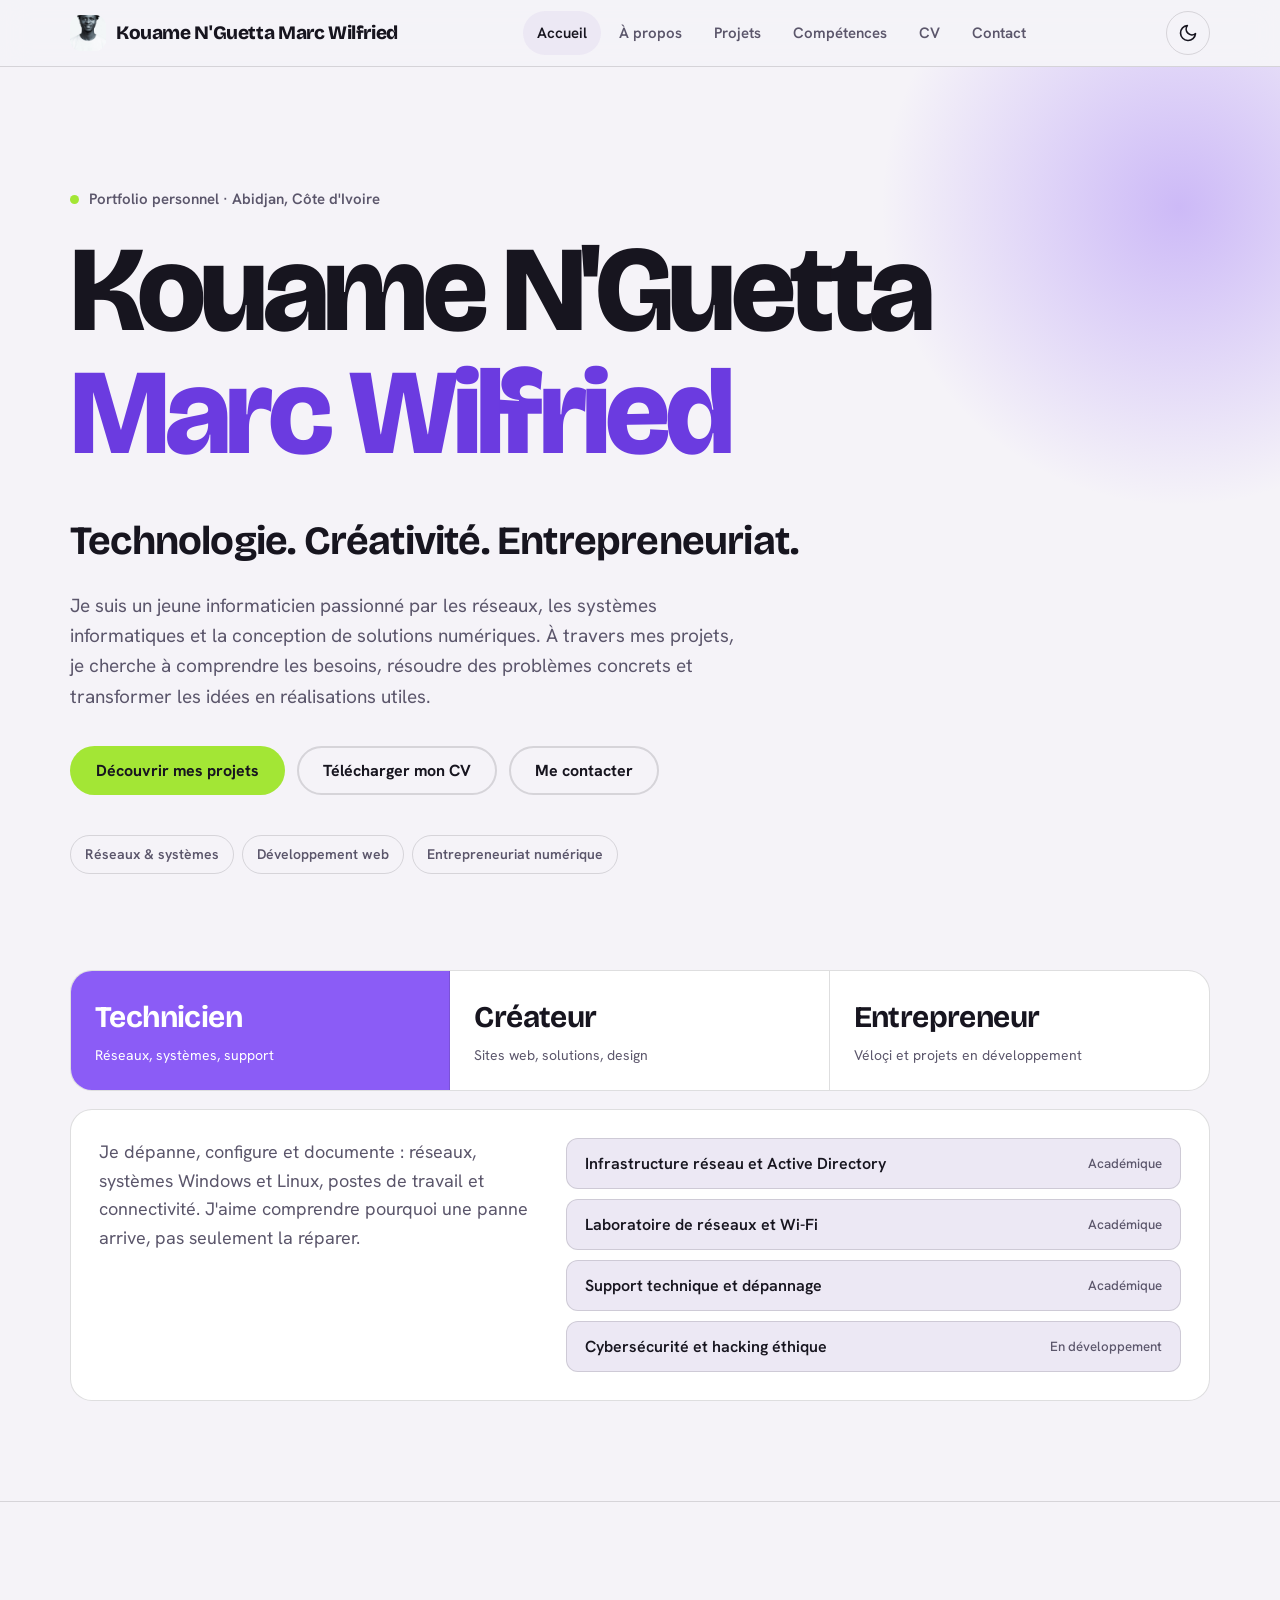
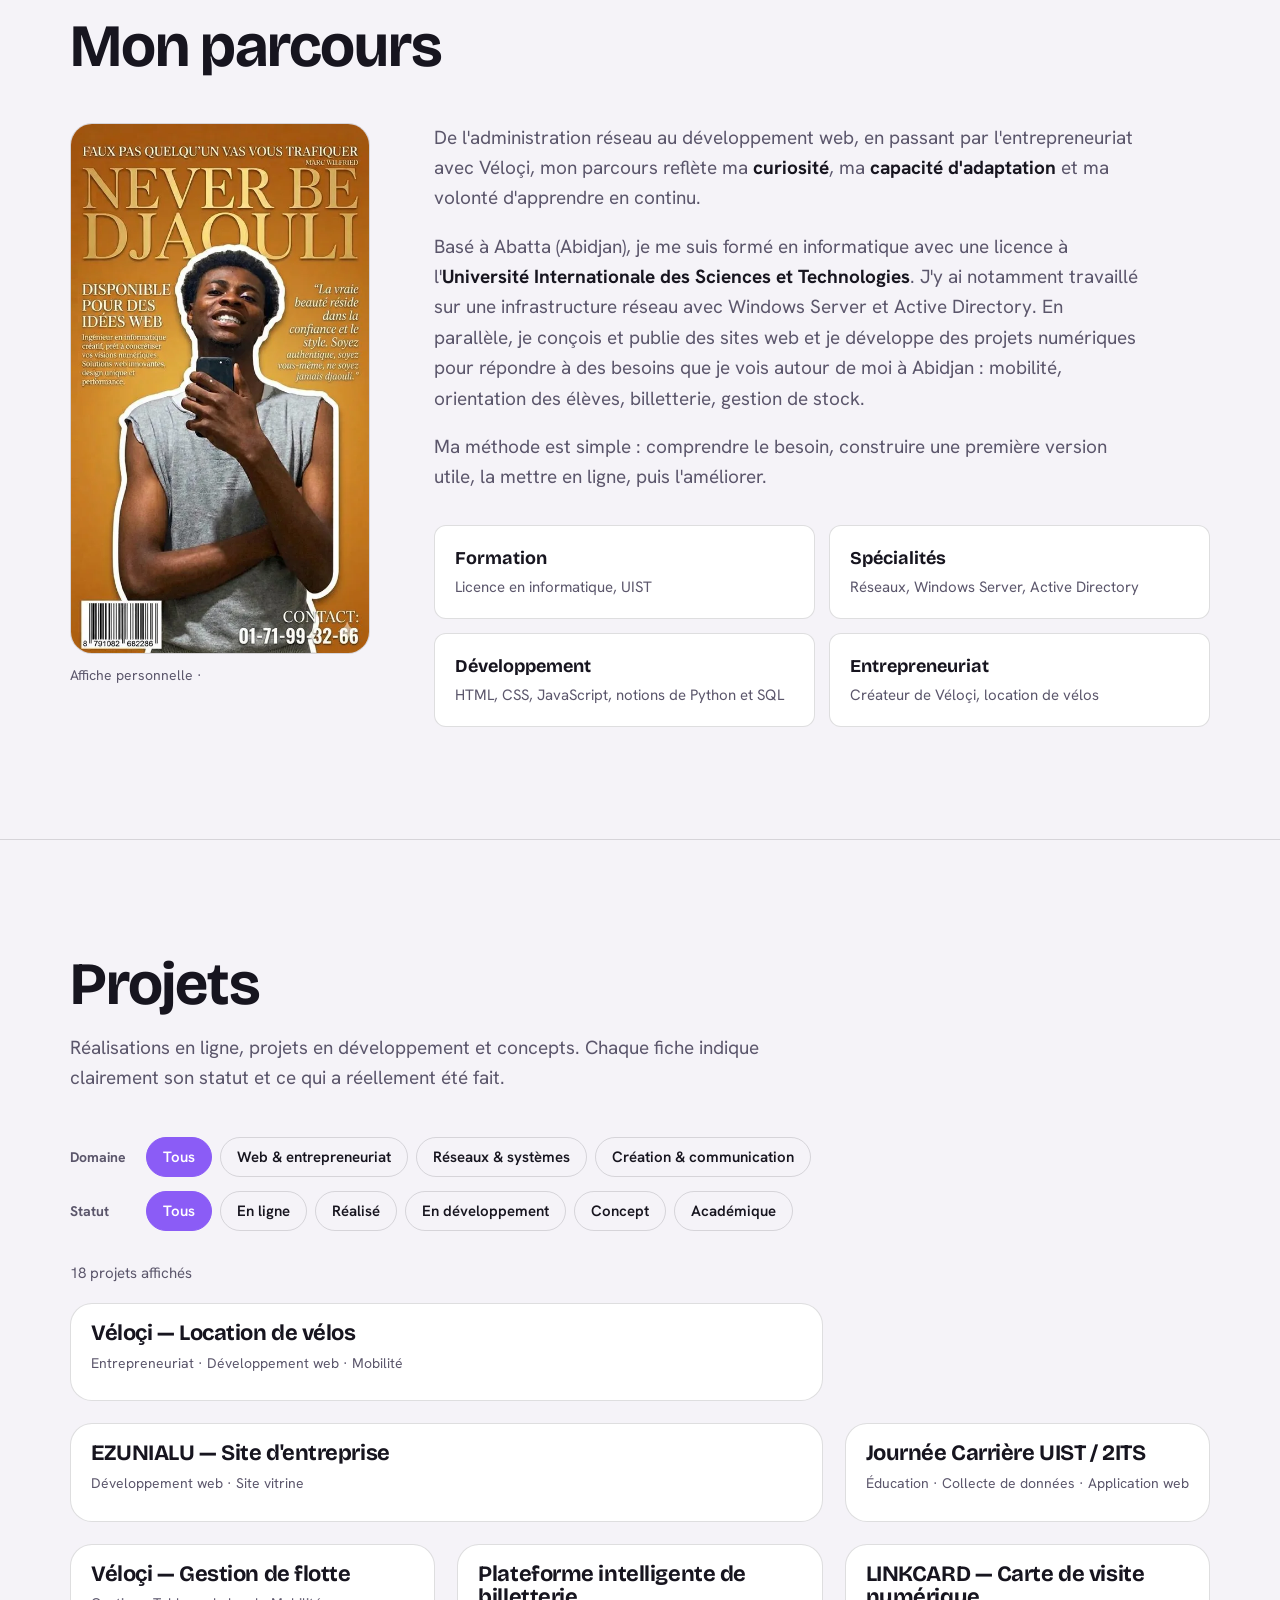
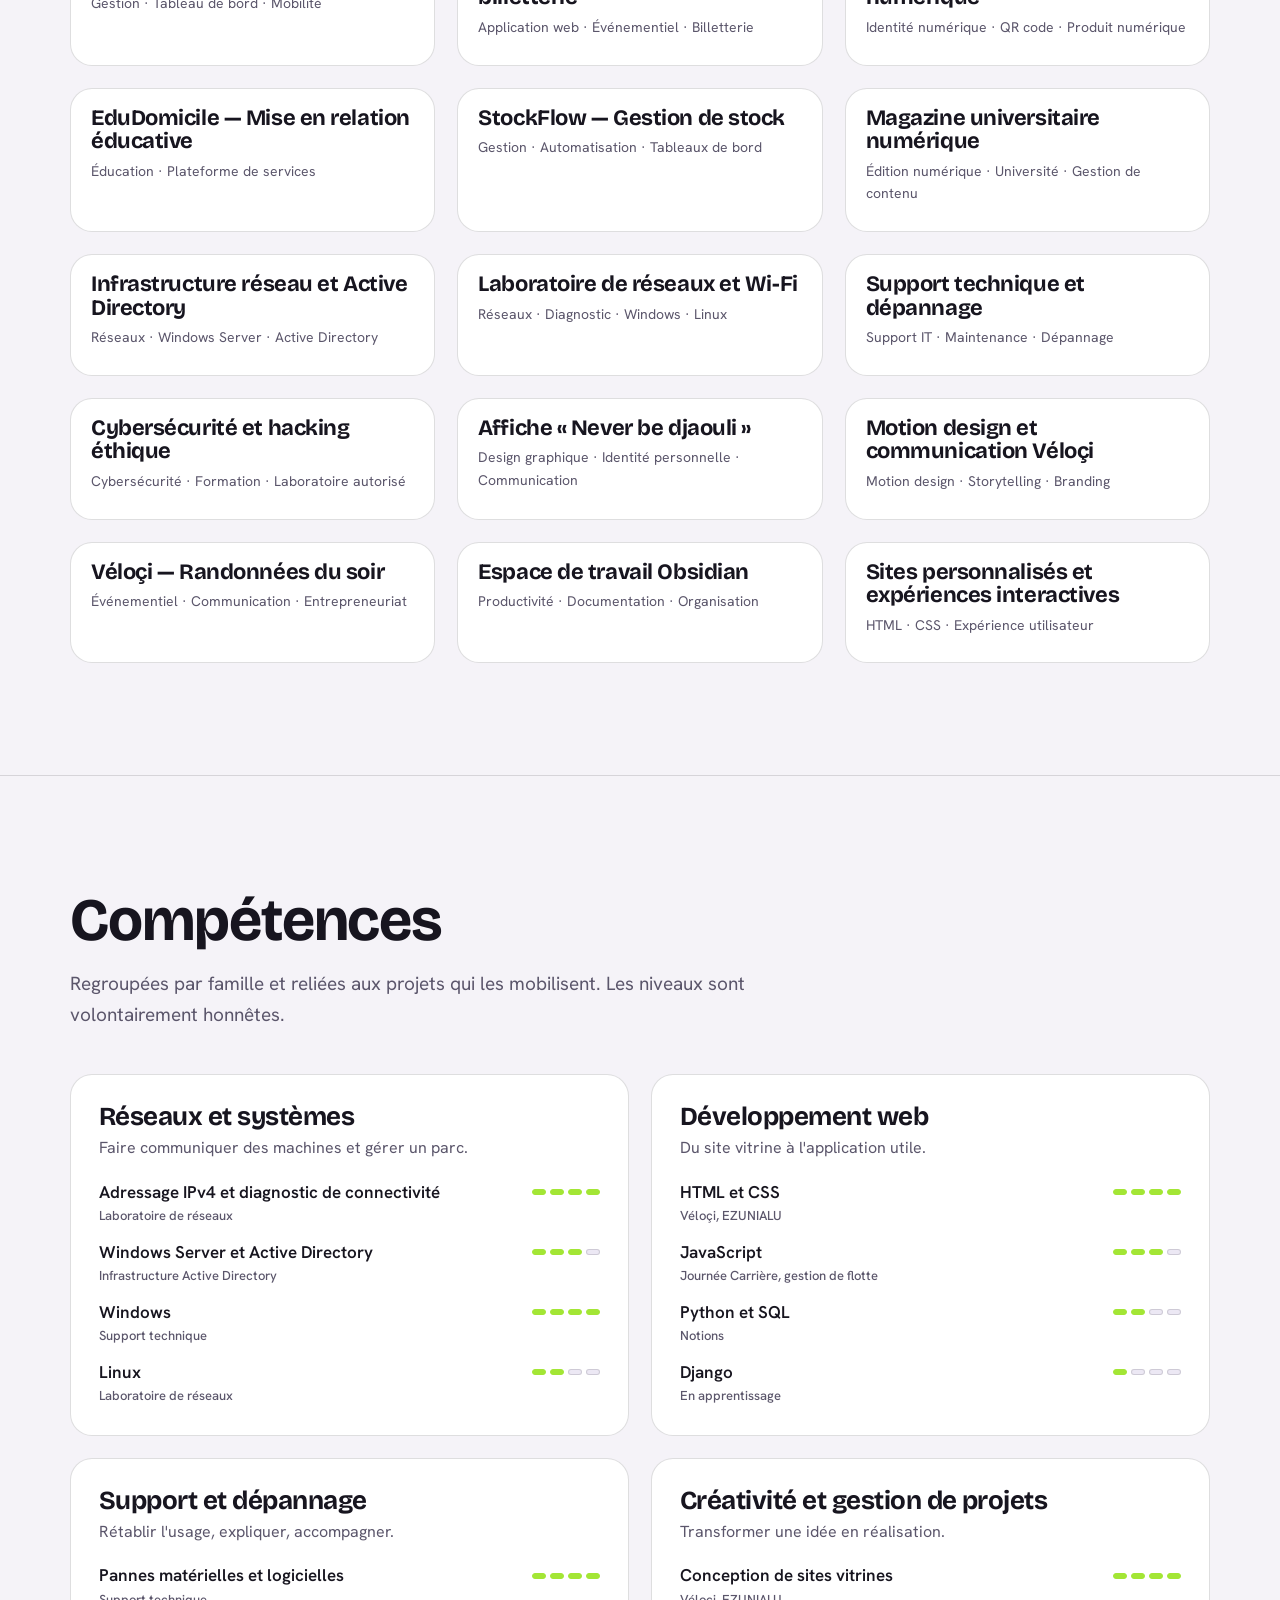
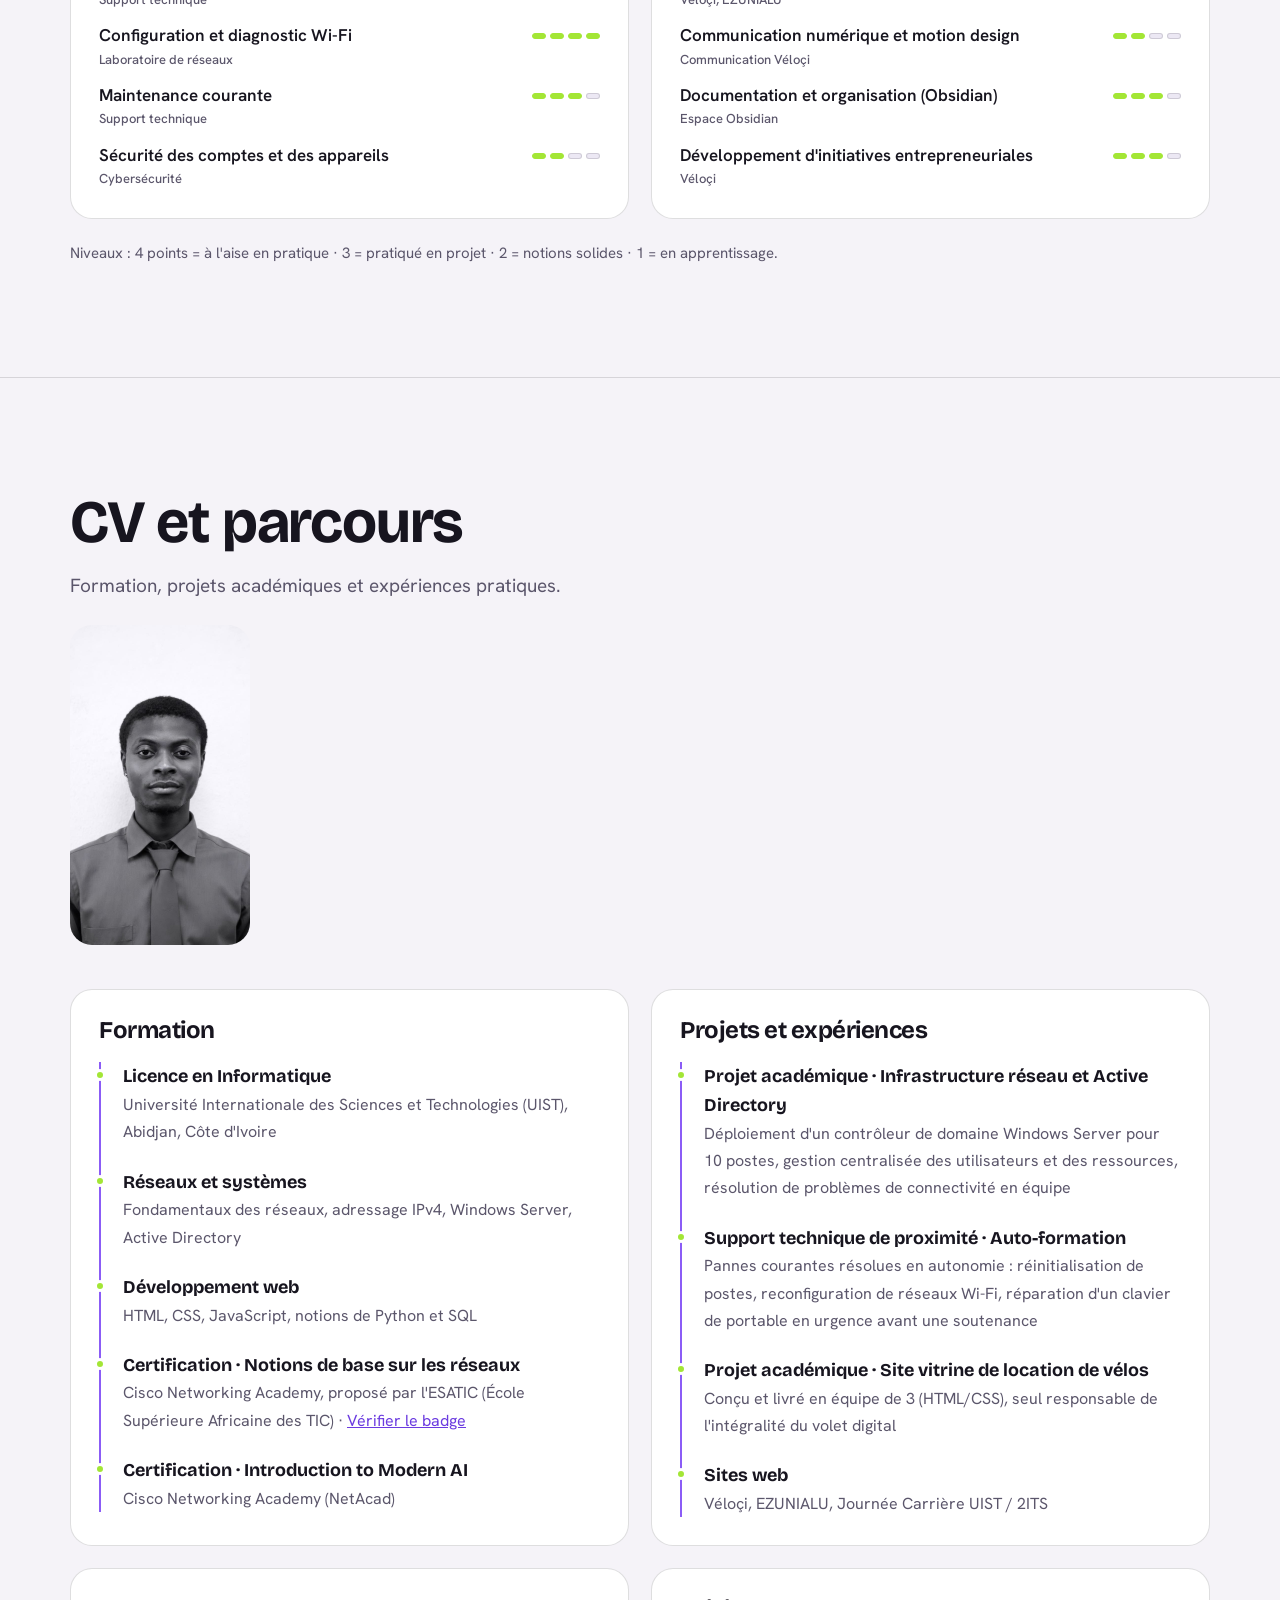
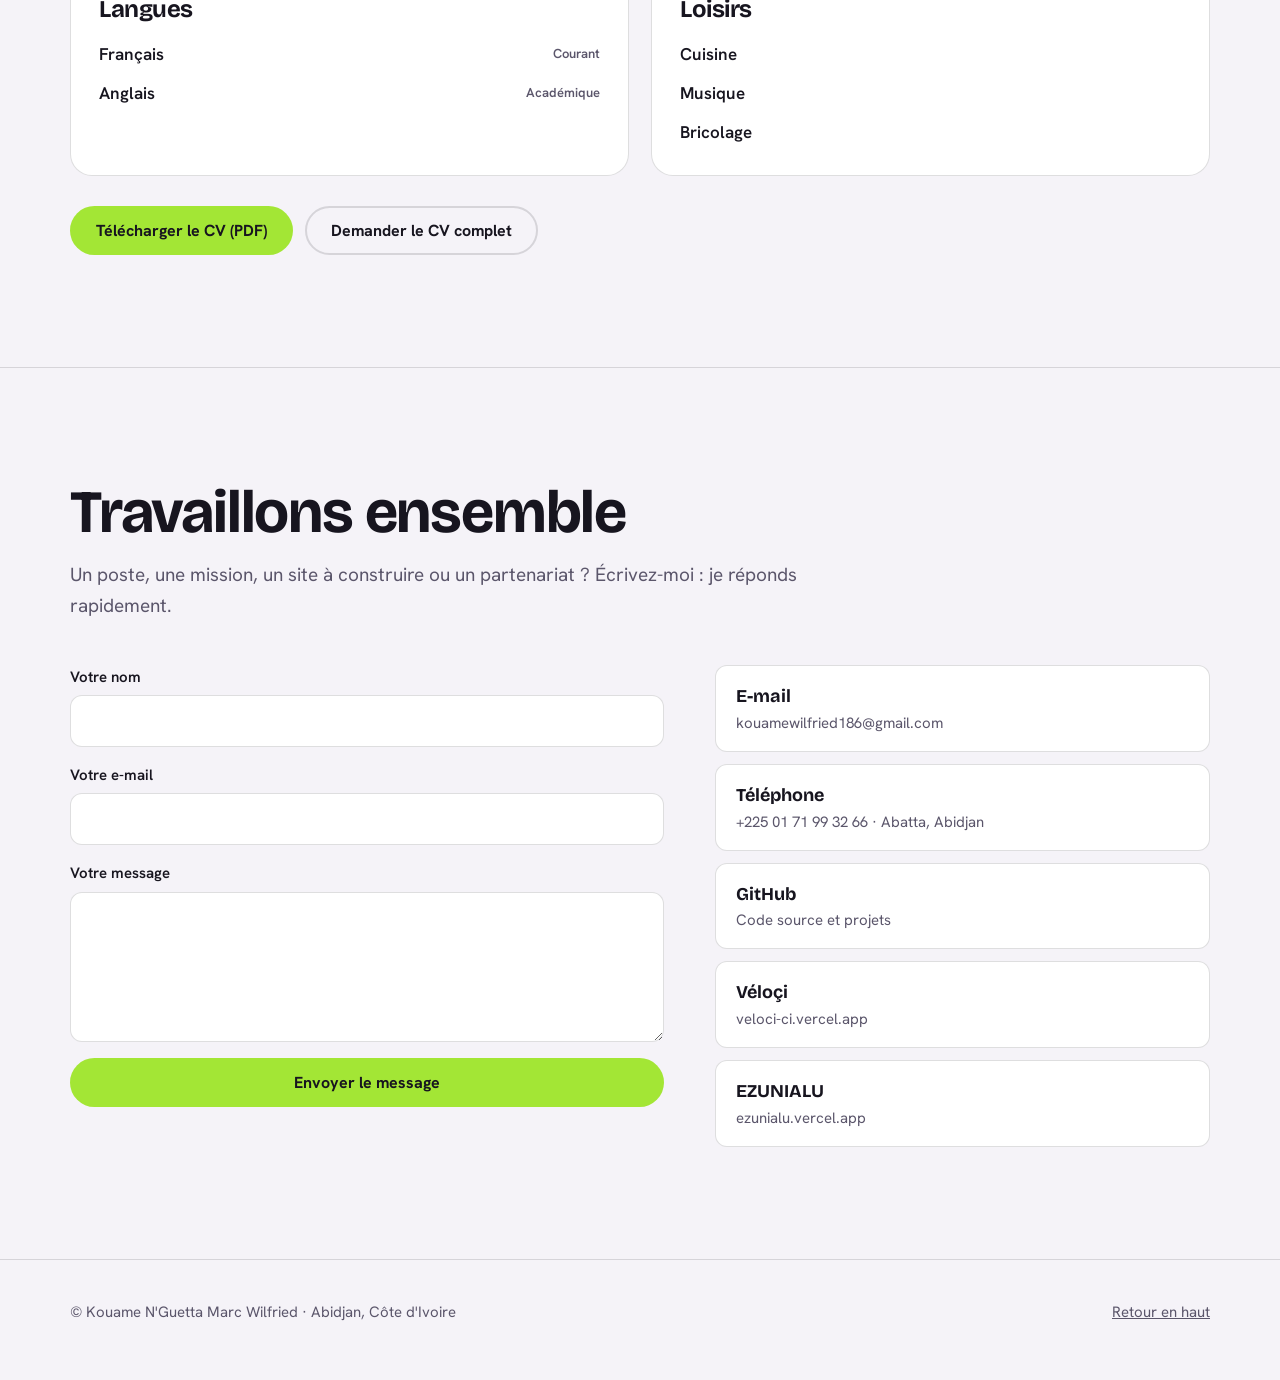
==== index.html @ 87f87207 "Ajout du site complet et de ses ressources" ====
<!DOCTYPE html>
<html lang="fr">
<head>
<meta charset="utf-8">
<meta name="viewport" content="width=device-width, initial-scale=1, viewport-fit=cover">
<title> Kouame N'Guetta Marc Wilfried  — Technicien IT, développeur web & entrepreneur à Abidjan</title>
<meta name="description" content="Portfolio de Kouame N'Guetta Marc Wilfried  : support IT, réseaux et systèmes Windows/Linux, développement web et entrepreneuriat numérique (Véloçi, EZUNIALU) à Abidjan, Côte d'Ivoire.">
<meta property="og:title" content=" Kouame N'Guetta Marc Wilfried  — Technologie. Créativité. Entrepreneuriat.">
<meta property="og:description" content="Réseaux & systèmes, développement web, entrepreneuriat numérique. Découvrez mes projets.">
<meta property="og:type" content="website">
<meta property="og:locale" content="fr_FR">
<meta name="theme-color" content="#17151F">
<link rel="preconnect" href="https://fonts.googleapis.com">
<link rel="preconnect" href="https://fonts.gstatic.com" crossorigin>
<link href="https://fonts.googleapis.com/css2?family=Bricolage+Grotesque:opsz,wght@12..96,500;12..96,700;12..96,800&family=Hanken+Grotesk:wght@400;500;600;700&display=swap" rel="stylesheet">
<link rel="stylesheet" href="style.css">
<link rel="icon" href="favicon.svg" type="image/svg+xml">
</head>
<body>
<a class="skip" href="#main">Aller au contenu</a>
<div id="progress" aria-hidden="true"></div>

<header class="top">
  <div class="wrap bar">
    <a class="logo" href="#accueil" aria-label="Kouame N'Guetta Marc Wilfried, accueil"><img class="mono" src="assets/images/gunz.jpeg" alt="" aria-hidden="true"><span>Kouame N'Guetta Marc Wilfried</span></a>
    <nav class="main" id="nav" aria-label="Navigation principale">
      <ul>
        <li><a href="#accueil">Accueil</a></li>
        <li><a href="#apropos">À propos</a></li>
        <li><a href="#projets">Projets</a></li>
        <li><a href="#competences">Compétences</a></li>
        <li><a href="#cv">CV</a></li>
        <li><a href="#contact">Contact</a></li>
      </ul>
    </nav>
    <div class="tools">
      <button class="icon-btn" id="theme" type="button" aria-label="Passer en mode clair">
        <svg width="20" height="20" viewBox="0 0 24 24" fill="none" stroke="currentColor" stroke-width="2" stroke-linecap="round" aria-hidden="true"><circle cx="12" cy="12" r="4"/><path d="M12 2v2M12 20v2M4.9 4.9l1.4 1.4M17.7 17.7l1.4 1.4M2 12h2M20 12h2M4.9 19.1l1.4-1.4M17.7 6.3l1.4-1.4"/></svg>
      </button>
      <button class="icon-btn menu-btn" id="menu" type="button" aria-label="Ouvrir le menu" aria-expanded="false" aria-controls="nav">
        <svg width="20" height="20" viewBox="0 0 24 24" fill="none" stroke="currentColor" stroke-width="2" stroke-linecap="round" aria-hidden="true"><path d="M4 7h16M4 12h16M4 17h16"/></svg>
      </button>
    </div>
  </div>
</header>

<main id="main">
<!-- ACCUEIL -->
<section class="hero" id="accueil">
  <div class="wrap">
    <p class="place"><span class="dot" aria-hidden="true"></span>Portfolio personnel · Abidjan, Côte d'Ivoire</p>
    <h1><span class="line"><span>Kouame N'Guetta</span></span><span class="line"><span>Marc Wilfried</span></span></h1>
    <p class="tagline">Technologie. Créativité. Entrepreneuriat.</p>
    <p class="intro">Je suis un jeune informaticien passionné par les réseaux, les systèmes informatiques et la conception de solutions numériques. À travers mes projets, je cherche à comprendre les besoins, résoudre des problèmes concrets et transformer les idées en réalisations utiles.</p>
    <div class="cta-row">
      <a class="btn btn-primary" href="#projets">Découvrir mes projets</a>
      <a class="btn btn-ghost" href="#cv">Télécharger mon CV</a>
      <a class="btn btn-ghost" href="#contact">Me contacter</a>
    </div>
    <div class="chips" aria-label="Domaines">
      <span class="chip">Réseaux & systèmes</span><span class="chip">Développement web</span><span class="chip">Entrepreneuriat numérique</span>
    </div>
  </div>
</section>

<!-- TROIS FACETTES -->
<section class="facets" aria-label="Trois facettes de mon profil">
  <div class="wrap">
    <div class="facet-tabs" role="tablist" aria-label="Facettes du profil" id="ftabs">
      <button role="tab" id="t-tech" aria-selected="true" aria-controls="fpanel" data-f="tech"><strong>Technicien</strong><span>Réseaux, systèmes, support</span></button>
      <button role="tab" id="t-crea" aria-selected="false" aria-controls="fpanel" data-f="crea" tabindex="-1"><strong>Créateur</strong><span>Sites web, solutions, design</span></button>
      <button role="tab" id="t-entr" aria-selected="false" aria-controls="fpanel" data-f="entr" tabindex="-1"><strong>Entrepreneur</strong><span>Véloçi et projets en développement</span></button>
    </div>
    <div class="facet-panel" id="fpanel" role="tabpanel" aria-live="polite"></div>
  </div>
</section>

<!-- A PROPOS -->
<section class="block" id="apropos">
  <div class="wrap">
    <div class="sec-head"><h2>Mon parcours</h2></div>
    <div class="about-grid">
      <figure class="portrait-fig"><img id="poster-about" class="poster" width="420" height="747" alt="Affiche personnelle de Kouame N'Guetta Marc Wilfried, « Never be djaouli », disponible pour des idées web"><figcaption>Affiche personnelle · </figcaption></figure>
      <div class="about-text">
        <p>De l'administration réseau au développement web, en passant par l'entrepreneuriat avec Véloçi, mon parcours reflète ma <strong>curiosité</strong>, ma <strong>capacité d'adaptation</strong> et ma volonté d'apprendre en continu.</p>
        <p>Basé à Abatta (Abidjan), je me suis formé en informatique avec une licence à l'<strong>Université Internationale des Sciences et Technologies</strong>. J'y ai notamment travaillé sur une infrastructure réseau avec Windows Server et Active Directory. En parallèle, je conçois et publie des sites web et je développe des projets numériques pour répondre à des besoins que je vois autour de moi à Abidjan : mobilité, orientation des élèves, billetterie, gestion de stock.</p>
        <p>Ma méthode est simple : comprendre le besoin, construire une première version utile, la mettre en ligne, puis l'améliorer.</p>
        <div class="facts">
          <div class="fact"><b>Formation</b><span>Licence en informatique, UIST</span></div>
          <div class="fact"><b>Spécialités</b><span>Réseaux, Windows Server, Active Directory</span></div>
          <div class="fact"><b>Développement</b><span>HTML, CSS, JavaScript, notions de Python et SQL</span></div>
          <div class="fact"><b>Entrepreneuriat</b><span>Créateur de Véloçi, location de vélos</span></div>
        </div>
      </div>
    </div>
  </div>
</section>

<!-- PROJETS -->
<section class="block" id="projets">
  <div class="wrap">
    <div class="sec-head">
      <h2>Projets</h2>
      <p>Réalisations en ligne, projets en développement et concepts. Chaque fiche indique clairement son statut et ce qui a réellement été fait.</p>
    </div>
    <div class="filters">
      <div class="filter-row" id="f-dom"><span class="lbl">Domaine</span></div>
      <div class="filter-row" id="f-sta"><span class="lbl">Statut</span></div>
    </div>
    <p id="count" aria-live="polite"></p>
    <div class="grid" id="grid"></div>
  </div>
</section>

<!-- COMPETENCES -->
<section class="block" id="competences">
  <div class="wrap">
    <div class="sec-head">
      <h2>Compétences</h2>
      <p>Regroupées par famille et reliées aux projets qui les mobilisent. Les niveaux sont volontairement honnêtes.</p>
    </div>
    <div class="skills" id="skills"></div>
    <p class="legend">Niveaux : 4 points = à l'aise en pratique · 3 = pratiqué en projet · 2 = notions solides · 1 = en apprentissage.</p>
  </div>
</section>

<!-- CV -->
<section class="block" id="cv">
  <div class="wrap">
    <div class="sec-head">
      <h2>CV et parcours</h2>
      <p>Formation, projets académiques et expériences pratiques.</p>
      <img class="cv-photo" src="assets/images/marcwilly.jpeg" alt="Portrait de Kouame N'Guetta Marc Wilfried">
      
      <div class="print-only"><h3 style="font-size:26px">KOUAME N'GUETTA Marc Wilfried</h3><p>Technicien support IT — Réseaux & systèmes Windows / Linux</p><p>+225 01 71 99 32 66 · kouamewilfried186@gmail.com · Abatta, Abidjan, Côte d'Ivoire</p></div>
    </div>
    <div class="cv-grid">
      <div class="cv-col">
        <h3>Formation</h3>
        <ol class="tl">
          <li><b>Licence en Informatique</b><span>Université Internationale des Sciences et Technologies (UIST), Abidjan, Côte d'Ivoire</span></li>
          <li><b>Réseaux et systèmes</b><span>Fondamentaux des réseaux, adressage IPv4, Windows Server, Active Directory</span></li>
          <li><b>Développement web</b><span>HTML, CSS, JavaScript, notions de Python et SQL</span></li>
          <li><b>Certification · Notions de base sur les réseaux</b><span>Cisco Networking Academy, proposé par l'ESATIC (École Supérieure Africaine des TIC) · <a href="https://www.credly.com/badges/1c99581a-4573-491b-9319-454107ef44ee" target="_blank" rel="noopener" style="color:var(--violet-text)">Vérifier le badge</a></span></li>
          <li><b>Certification · Introduction to Modern AI</b><span>Cisco Networking Academy (NetAcad)</span></li>
        </ol>
      </div>
      <div class="cv-col">
        <h3>Projets et expériences</h3>
        <ol class="tl">
          <li><b>Projet académique · Infrastructure réseau et Active Directory</b><span>Déploiement d'un contrôleur de domaine Windows Server pour 10 postes, gestion centralisée des utilisateurs et des ressources, résolution de problèmes de connectivité en équipe</span></li>
          <li><b>Support technique de proximité · Auto-formation</b><span>Pannes courantes résolues en autonomie : réinitialisation de postes, reconfiguration de réseaux Wi-Fi, réparation d'un clavier de portable en urgence avant une soutenance</span></li>
          <li><b>Projet académique · Site vitrine de location de vélos</b><span>Conçu et livré en équipe de 3 (HTML/CSS), seul responsable de l'intégralité du volet digital</span></li>
          <li><b>Sites web</b><span>Véloçi, EZUNIALU, Journée Carrière UIST / 2ITS</span></li>
        </ol>
      </div>
    </div>
    <div class="cv-grid" style="margin-top:22px">
      <div class="cv-col">
        <h3>Langues</h3>
        <ul class="skill-list">
          <li><span>Français</span><span class="lvl">Courant</span></li>
          <li><span>Anglais</span><span class="lvl">Académique</span></li>
        </ul>
      </div>
      <div class="cv-col">
        <h3>Loisirs</h3>
        <ul class="skill-list">
          <li><span>Cuisine</span></li>
          <li><span>Musique</span></li>
          <li><span>Bricolage</span></li>
        </ul>
      </div>
    </div>
    <div class="cv-actions">
      <button class="btn btn-primary" type="button" id="print">Télécharger le CV en PDF</button>
      <a class="btn btn-ghost" href="#contact">Demander le CV complet</a>
    </div>
  </div>
</section>

<!-- CONTACT -->
<section class="block" id="contact">
  <div class="wrap">
    <div class="sec-head">
      <h2>Travaillons ensemble</h2>
      <p>Un poste, une mission, un site à construire ou un partenariat ? Écrivez-moi : je réponds rapidement.</p>
    </div>
    <div class="contact-grid">
      <form id="form" novalidate>
        <label>Votre nom<input name="nom" type="text" autocomplete="name" required></label>
        <label>Votre e-mail<input name="email" type="email" autocomplete="email" required></label>
        <label>Votre message<textarea name="msg" required></textarea></label>
        <button class="btn btn-primary" type="submit">Envoyer le message</button>
        <p class="form-msg" id="fmsg" role="status"></p>
      </form>
      <div class="links">
        <a href="#" id="mail-link"><b>E-mail</b><span id="mail-txt"></span></a>
        <a href="tel:+2250171993266"><b>Téléphone</b><span>+225 01 71 99 32 66 · Abatta, Abidjan</span></a>
        <a href="https://github.com/legunzdeuxpointzero-rgb" target="_blank" rel="noopener"><b>GitHub</b><span>Code source et projets</span></a>
        <a href="https://veloci-ci.vercel.app" target="_blank" rel="noopener"><b>Véloçi</b><span>veloci-ci.vercel.app</span></a>
        <a href="https://ezunialu.vercel.app" target="_blank" rel="noopener"><b>EZUNIALU</b><span>ezunialu.vercel.app</span></a>
      </div>
    </div>
  </div>
</section>
</main>

<footer>
  <div class="wrap">
    <span>©  Kouame N'Guetta Marc Wilfried  · Abidjan, Côte d'Ivoire</span>
    <a href="#accueil">Retour en haut</a>
  </div>
</footer>

<dialog id="dlg" aria-labelledby="dlg-title">
  <button class="icon-btn dlg-close" id="dlg-x" type="button" aria-label="Fermer la fiche">
    <svg width="18" height="18" viewBox="0 0 24 24" fill="none" stroke="currentColor" stroke-width="2.2" stroke-linecap="round" aria-hidden="true"><path d="M6 6l12 12M18 6L6 18"/></svg>
  </button>
  <div class="dlg-cover" id="dlg-cover"></div>
  <div class="dlg-body" id="dlg-body"></div>
</dialog>

<script src="data/projects.js"></script>
<script src="script.js"></script>
</body>
</html>
---- style.css ----
:root {
  --bg: #17151F;
  --surface: #211E2C;
  --surface-2: #2B2739;
  --line: rgba(245,243,248,.12);
  --text: #F5F3F8;
  --muted: #B0ABC1;
  --violet: #8B5CF6;
  --violet-text: #B79CFA;
  --lime: #A3E635;
  --on-lime: #17151F;
  --shadow: 0 18px 50px rgba(0,0,0,.35);
  --display: "Bricolage Grotesque", "Trebuchet MS", system-ui, sans-serif;
  --body: "Hanken Grotesk", system-ui, -apple-system, "Segoe UI", sans-serif;
  --r-lg: 22px;
  --r-md: 12px;
  --r-pill: 999px;
  box-sizing: border-box;
  padding-top: env(safe-area-inset-top, 0px);
  padding-bottom: env(safe-area-inset-bottom, 0px);
}
:root[data-theme="light"] {
  --bg: #F5F3F8;
  --surface: #FFFFFF;
  --surface-2: #ECE8F4;
  --line: rgba(23,21,31,.14);
  --text: #17151F;
  --muted: #5B566B;
  --violet-text: #6B3BE0;
  --shadow: 0 18px 50px rgba(60,40,110,.14);
}
@media (prefers-color-scheme: light) {
  :root:not([data-theme="dark"]):not([data-theme="light"]) {
    --bg: #F5F3F8; --surface: #FFFFFF; --surface-2: #ECE8F4;
    --line: rgba(23,21,31,.14); --text: #17151F; --muted: #5B566B;
    --violet-text: #6B3BE0; --shadow: 0 18px 50px rgba(60,40,110,.14);
  }
}
*, *::before, *::after { box-sizing: border-box; }
html { scroll-behavior: smooth; scroll-padding-top: calc(80px + env(safe-area-inset-top, 0px)); height: 100%; }
body { margin: 0; min-height: 100%; background: var(--bg); color: var(--text); font-family: var(--body); font-size: 17px; line-height: 1.6; -webkit-font-smoothing: antialiased; }
img, svg { max-width: 100%; }
a { color: inherit; }
h1, h2, h3, h4 { font-family: var(--display); line-height: 1.08; margin: 0; letter-spacing: -.02em; }
p { margin: 0; }
:focus-visible { outline: 3px solid var(--lime); outline-offset: 3px; border-radius: 6px; }
.skip { position: absolute; left: -999px; top: 8px; background: var(--lime); color: var(--on-lime); padding: 10px 16px; border-radius: var(--r-md); z-index: 100; font-weight: 700; }
.skip:focus { left: 12px; }
.wrap { width: min(1140px, 100% - 40px); margin-inline: auto; }

/* progress */
#progress { position: fixed; top: env(safe-area-inset-top, 0px); left: 0; height: 3px; width: 0; background: var(--lime); z-index: 60; }

/* header */
header.top { position: sticky; top: env(safe-area-inset-top, 0px); z-index: 50; background: color-mix(in srgb, var(--bg) 82%, transparent); backdrop-filter: blur(14px); -webkit-backdrop-filter: blur(14px); border-bottom: 1px solid var(--line); }
.bar { display: flex; align-items: center; justify-content: space-between; gap: 16px; min-height: 66px; }
.logo { display: flex; align-items: center; gap: 10px; text-decoration: none; font-family: var(--display); font-weight: 800; font-size: 19px; letter-spacing: -.02em; }
.mono { width: 36px; height: 36px; border-radius: 11px; object-fit: cover; }
nav.main ul { list-style: none; display: flex; gap: 4px; margin: 0; padding: 0; }
nav.main a { display: block; padding: 10px 14px; border-radius: var(--r-pill); text-decoration: none; font-weight: 600; font-size: 15px; color: var(--muted); transition: color .2s, background .2s; }
nav.main a:hover, nav.main a[aria-current="true"] { color: var(--text); background: var(--surface-2); }
.tools { display: flex; align-items: center; gap: 8px; }
.icon-btn { width: 44px; height: 44px; border-radius: var(--r-pill); border: 1px solid var(--line); background: transparent; color: var(--text); display: grid; place-items: center; cursor: pointer; }
.icon-btn:hover { background: var(--surface-2); }
.menu-btn { display: none; }

/* buttons */
.btn { display: inline-flex; align-items: center; justify-content: center; gap: 8px; min-height: 48px; padding: 12px 24px; border-radius: var(--r-pill); font: 700 16px var(--body); text-decoration: none; cursor: pointer; border: 2px solid transparent; transition: transform .2s, background .2s, border-color .2s; }
.btn-primary { background: var(--lime); color: var(--on-lime); }
.btn-primary:hover { transform: translateY(-2px); }
.btn-ghost { border-color: var(--line); color: var(--text); background: transparent; }
.btn-ghost:hover { border-color: var(--violet); background: color-mix(in srgb, var(--violet) 14%, transparent); }

/* hero */
.hero { padding: clamp(56px, 10vw, 120px) 0 clamp(40px, 6vw, 72px); position: relative; overflow: hidden; }
.hero::before { content: ""; position: absolute; width: 640px; height: 640px; right: -220px; top: -180px; background: radial-gradient(circle, color-mix(in srgb, var(--violet) 38%, transparent), transparent 66%); pointer-events: none; }
.hero .place { color: var(--muted); font-size: 15px; font-weight: 600; margin-bottom: 22px; display: flex; align-items: center; gap: 10px; }
.dot { width: 9px; height: 9px; border-radius: 50%; background: var(--lime); box-shadow: 0 0 0 0 rgba(163,230,53,.6); animation: pulse 2.4s infinite; }
@keyframes pulse { 70% { box-shadow: 0 0 0 10px rgba(163,230,53,0); } 100% { box-shadow: 0 0 0 0 rgba(163,230,53,0); } }
.hero h1 { font-size: clamp(46px, 9.5vw, 128px); font-weight: 800; letter-spacing: -.045em; line-height: .95; }
.hero h1 .line { display: block; overflow: hidden; padding-bottom: .06em; }
.hero h1 .line span { display: inline-block; transform: translateY(105%); animation: rise .9s cubic-bezier(.2,.8,.2,1) forwards; }
.hero h1 .line:nth-child(2) span { animation-delay: .12s; color: var(--violet-text); }
@keyframes rise { to { transform: none; } }
.hero .tagline { font-family: var(--display); font-size: clamp(22px, 3.4vw, 40px); font-weight: 700; margin-top: 30px; letter-spacing: -.02em; }
.hero .intro { max-width: 62ch; color: var(--muted); font-size: 19px; margin-top: 18px; }
.cta-row { display: flex; flex-wrap: wrap; gap: 12px; margin-top: 34px; }
.chips { display: flex; flex-wrap: wrap; gap: 8px; margin-top: 40px; }
.chip { padding: 7px 14px; border: 1px solid var(--line); border-radius: var(--r-pill); font-size: 14px; font-weight: 600; color: var(--muted); }

/* facets */
.facets { padding: 24px 0 clamp(60px, 8vw, 100px); }
.facet-tabs { display: grid; grid-template-columns: repeat(3, 1fr); gap: 0; border: 1px solid var(--line); border-radius: var(--r-lg); overflow: hidden; background: var(--surface); }
.facet-tabs button { text-align: left; padding: 22px 24px; background: transparent; border: 0; border-right: 1px solid var(--line); color: var(--muted); cursor: pointer; font: inherit; transition: background .25s, color .25s; }
.facet-tabs button:last-child { border-right: 0; }
.facet-tabs button strong { display: block; font-family: var(--display); font-size: clamp(20px, 2.6vw, 30px); letter-spacing: -.02em; color: var(--text); }
.facet-tabs button span { font-size: 14px; }
.facet-tabs button[aria-selected="true"] { background: var(--violet); color: #fff; }
.facet-tabs button[aria-selected="true"] strong { color: #fff; }
.facet-panel { margin-top: 18px; display: grid; grid-template-columns: 1fr 1.4fr; gap: 28px; align-items: start; padding: 28px; border-radius: var(--r-lg); background: var(--surface); border: 1px solid var(--line); }
.facet-panel p { color: var(--muted); font-size: 18px; }
.facet-links { display: grid; gap: 10px; }
.facet-links button { display: flex; align-items: center; justify-content: space-between; gap: 12px; text-align: left; padding: 14px 18px; border-radius: var(--r-md); border: 1px solid var(--line); background: var(--surface-2); color: var(--text); font: 600 16px var(--body); cursor: pointer; transition: border-color .2s, transform .2s; }
.facet-links button:hover { border-color: var(--lime); transform: translateX(4px); }
.facet-links small { color: var(--muted); font-weight: 500; }

/* sections */
section.block { padding: clamp(64px, 9vw, 112px) 0; border-top: 1px solid var(--line); }
.sec-head { max-width: 760px; margin-bottom: 44px; }
.sec-head h2 { font-size: clamp(34px, 5.4vw, 60px); }
.sec-head p { color: var(--muted); font-size: 19px; margin-top: 16px; }
.cv-photo { display: block; width: min(100%, 180px); height: auto; margin-top: 24px; border-radius: var(--r-lg); }

/* about */
.about-grid { display: grid; grid-template-columns: 300px 1fr; gap: clamp(28px, 5vw, 64px); align-items: start; }
.portrait { aspect-ratio: 4/5; border-radius: var(--r-lg); background: linear-gradient(160deg, var(--violet), #3B2A7A 70%); display: grid; place-items: center; color: #fff; font-family: var(--display); font-size: 96px; font-weight: 800; letter-spacing: -.05em; position: relative; overflow: hidden; }
.portrait::after { content: ""; position: absolute; left: 18px; bottom: 18px; width: 54px; height: 6px; border-radius: 3px; background: var(--lime); }
.about-text p { color: var(--muted); font-size: 19px; max-width: 64ch; }
.about-text p + p { margin-top: 18px; }
.about-text p strong { color: var(--text); }
.facts { display: grid; grid-template-columns: repeat(2, 1fr); gap: 14px; margin-top: 32px; }
.fact { padding: 18px 20px; border-radius: var(--r-md); background: var(--surface); border: 1px solid var(--line); }
.fact b { display: block; font-family: var(--display); font-size: 18px; }
.fact span { color: var(--muted); font-size: 15px; }

/* projects */
.filters { display: grid; gap: 14px; margin-bottom: 30px; }
.filter-row { display: flex; flex-wrap: wrap; align-items: center; gap: 8px; }
.filter-row .lbl { font-size: 14px; font-weight: 700; color: var(--muted); margin-right: 6px; min-width: 62px; }
.pill { min-height: 40px; padding: 8px 16px; border-radius: var(--r-pill); border: 1px solid var(--line); background: transparent; color: var(--text); font: 600 15px var(--body); cursor: pointer; transition: background .2s, border-color .2s; }
.pill:hover { border-color: var(--violet); }
.pill[aria-pressed="true"] { background: var(--violet); border-color: var(--violet); color: #fff; }
#count { color: var(--muted); font-size: 15px; margin-bottom: 18px; }
.grid { display: grid; grid-template-columns: repeat(3, 1fr); gap: 22px; }
.card { position: relative; display: flex; flex-direction: column; border-radius: var(--r-lg); background: var(--surface); border: 1px solid var(--line); overflow: hidden; cursor: pointer; text-align: left; padding: 0; color: inherit; font: inherit; transition: border-color .25s, transform .25s, box-shadow .25s; }
.card:hover, .card:focus-visible { border-color: var(--violet); transform: translateY(-4px); box-shadow: var(--shadow); }
.card.featured { grid-column: span 2; }
.cover { position: relative; aspect-ratio: 16/9; overflow: hidden; background: var(--cv-bg); }
.card.featured .cover { aspect-ratio: 2/1; }
.cover-image { position: absolute; inset: 0; width: 100%; height: 100%; object-fit: cover; }
.cover svg { position: absolute; inset: 0; width: 100%; height: 100%; }
.cover .ini { position: absolute; left: 20px; bottom: 14px; font-family: var(--display); font-weight: 800; font-size: clamp(40px, 5vw, 64px); letter-spacing: -.04em; color: var(--cv-fg); line-height: 1; }
.status { position: absolute; top: 14px; right: 14px; padding: 5px 12px; border-radius: var(--r-pill); font-size: 13px; font-weight: 700; background: var(--bg); color: var(--text); border: 1px solid var(--line); }
.status.ligne, .status.realise { background: var(--lime); color: var(--on-lime); border-color: transparent; }
.status.cours { border-color: var(--violet); color: var(--violet-text); }
.card-body { padding: 18px 20px 20px; display: flex; flex-direction: column; gap: 6px; flex: 1; }
.card-body h3 { font-size: 22px; }
.card-body .cat { color: var(--muted); font-size: 14px; }
.card-body .sum { color: var(--muted); font-size: 15px; max-height: 0; opacity: 0; overflow: hidden; transition: max-height .35s ease, opacity .3s ease, margin .3s; }
.card:hover .sum, .card:focus-visible .sum { max-height: 140px; opacity: 1; margin-top: 6px; }
@media (hover: none) { .card-body .sum { max-height: none; opacity: 1; margin-top: 6px; } }
.empty { padding: 40px; text-align: center; color: var(--muted); border: 1px dashed var(--line); border-radius: var(--r-lg); grid-column: 1 / -1; }

/* dialog */
dialog { width: min(760px, calc(100% - 24px)); max-height: calc(100% - 24px); padding: 0; border: 1px solid var(--line); border-radius: var(--r-lg); background: var(--surface); color: var(--text); box-shadow: var(--shadow); overflow: auto; }
dialog::backdrop { background: rgba(10,8,16,.7); backdrop-filter: blur(4px); }
dialog[open] { animation: pop .3s cubic-bezier(.2,.8,.2,1); }
@keyframes pop { from { opacity: 0; transform: translateY(16px) scale(.98); } }
.dlg-cover { position: relative; aspect-ratio: 21/8; background: var(--cv-bg); overflow: hidden; }
.dlg-cover svg { position: absolute; inset: 0; width: 100%; height: 100%; }
.dlg-cover .ini { position: absolute; left: 28px; bottom: 18px; font-family: var(--display); font-weight: 800; font-size: 72px; letter-spacing: -.04em; color: var(--cv-fg); line-height: 1; }
.dlg-close { position: absolute; top: 14px; right: 14px; background: var(--bg); z-index: 2; }
.dlg-body { padding: 28px clamp(20px, 4vw, 40px) 36px; }
.dlg-body h3 { font-size: clamp(28px, 4vw, 40px); }
.dlg-meta { display: flex; flex-wrap: wrap; gap: 8px; margin: 14px 0 6px; }
.tag { padding: 5px 12px; border-radius: var(--r-pill); background: var(--surface-2); font-size: 13px; font-weight: 600; color: var(--muted); }
.case { display: grid; gap: 22px; margin-top: 24px; }
.case h4 { font-size: 15px; color: var(--violet-text); margin-bottom: 6px; letter-spacing: 0; }
.case p, .case li { color: var(--muted); font-size: 17px; }
.case ul { margin: 0; padding-left: 20px; display: grid; gap: 4px; }
.dlg-actions { display: flex; flex-wrap: wrap; gap: 10px; margin-top: 30px; }
.note { margin-top: 24px; padding: 14px 18px; border-left: 4px solid var(--violet); background: var(--surface-2); border-radius: 0 var(--r-md) var(--r-md) 0; font-size: 15px; color: var(--muted); }

/* skills */
.skills { display: grid; grid-template-columns: repeat(2, 1fr); gap: 22px; }
.skill-card { padding: 28px; border-radius: var(--r-lg); background: var(--surface); border: 1px solid var(--line); }
.skill-card h3 { font-size: 26px; margin-bottom: 4px; }
.skill-card > p { color: var(--muted); font-size: 16px; margin-bottom: 18px; }
.skill-list { list-style: none; margin: 0; padding: 0; display: grid; gap: 12px; }
.skill-list li { display: grid; grid-template-columns: 1fr auto; gap: 4px 14px; align-items: center; font-weight: 600; }
.skill-list .lvl { display: flex; align-items: center; gap: 8px; font-size: 13px; color: var(--muted); font-weight: 600; }
.pips { display: inline-flex; gap: 4px; }
.pips i { width: 14px; height: 6px; border-radius: 3px; background: var(--surface-2); border: 1px solid var(--line); }
.pips i.on { background: var(--lime); border-color: var(--lime); }
.skill-list .via { grid-column: 1 / -1; font-size: 13px; font-weight: 500; color: var(--muted); margin-top: -4px; }
.legend { margin-top: 22px; color: var(--muted); font-size: 15px; }

/* cv */
.cv-grid { display: grid; grid-template-columns: 1fr 1fr; gap: 22px; }
.cv-col { padding: 28px; border-radius: var(--r-lg); background: var(--surface); border: 1px solid var(--line); }
.cv-col h3 { font-size: 24px; margin-bottom: 18px; }
.tl { list-style: none; margin: 0; padding: 0 0 0 22px; border-left: 2px solid var(--violet); display: grid; gap: 22px; }
.tl li { position: relative; }
.tl li::before { content: ""; position: absolute; left: -29px; top: 7px; width: 12px; height: 12px; border-radius: 50%; background: var(--lime); border: 3px solid var(--surface); }
.tl b { display: block; font-family: var(--display); font-size: 18px; }
.tl span { color: var(--muted); font-size: 16px; }
.cv-actions { display: flex; flex-wrap: wrap; gap: 12px; margin-top: 30px; }

/* contact */
.contact-grid { display: grid; grid-template-columns: 1.2fr 1fr; gap: clamp(24px, 4vw, 56px); }
form { display: grid; gap: 16px; }
label { display: grid; gap: 6px; font-weight: 600; font-size: 15px; }
input, textarea { width: 100%; padding: 14px 16px; border-radius: var(--r-md); border: 1px solid var(--line); background: var(--surface); color: var(--text); font: 400 17px var(--body); }
input:focus, textarea:focus { outline: 3px solid var(--lime); outline-offset: 1px; border-color: transparent; }
textarea { min-height: 150px; resize: vertical; }
.form-msg { min-height: 24px; color: var(--muted); font-size: 15px; }
.links { display: grid; gap: 12px; align-content: start; }
.links a { display: flex; flex-direction: column; padding: 16px 20px; border-radius: var(--r-md); border: 1px solid var(--line); background: var(--surface); text-decoration: none; transition: border-color .2s; }
.links a:hover { border-color: var(--violet); }
.links a b { font-family: var(--display); font-size: 18px; }
.links a span { color: var(--muted); font-size: 15px; }

footer { padding: 40px 0 56px; border-top: 1px solid var(--line); color: var(--muted); font-size: 15px; }
footer .wrap { display: flex; flex-wrap: wrap; justify-content: space-between; gap: 12px; }

.print-only { display: none; }
.portrait-fig { margin: 0; max-width: 300px; }
.portrait-fig figcaption { margin-top: 10px; font-size: 14px; color: var(--muted); }
.poster { display: block; width: 100%; height: auto; border-radius: var(--r-lg); border: 1px solid var(--line); }
/* responsive */
@media (max-width: 980px) {
  .grid { grid-template-columns: repeat(2, 1fr); }
  .card.featured { grid-column: span 2; }
  .about-grid { grid-template-columns: 1fr; }
  .portrait { max-width: 260px; aspect-ratio: 1; }
  .facet-panel, .contact-grid, .cv-grid, .skills { grid-template-columns: 1fr; }
}
@media (max-width: 860px) {
  .menu-btn { display: grid; }
  nav.main { position: absolute; left: 0; right: 0; top: 100%; background: var(--bg); border-bottom: 1px solid var(--line); display: none; padding: 10px 20px 20px; }
  nav.main.open { display: block; }
  nav.main ul { flex-direction: column; }
  nav.main a { padding: 14px 12px; font-size: 17px; }
}
@media (max-width: 620px) {
  body { font-size: 16px; }
  .grid { grid-template-columns: 1fr; }
  .card.featured { grid-column: auto; }
  .card.featured .cover { aspect-ratio: 16/9; }
  .facet-tabs { grid-template-columns: 1fr; }
  .facet-tabs button { border-right: 0; border-bottom: 1px solid var(--line); padding: 16px 20px; }
  .facet-tabs button:last-child { border-bottom: 0; }
  .facts { grid-template-columns: 1fr; }
  .filter-row .lbl { width: 100%; }
  .dlg-cover { aspect-ratio: 16/8; }
  .dlg-cover .ini { font-size: 48px; }
}
@media (prefers-reduced-motion: reduce) {
  html { scroll-behavior: auto; }
  *, *::before, *::after { animation-duration: .01ms !important; animation-iteration-count: 1 !important; transition-duration: .01ms !important; }
  .hero h1 .line span { transform: none; }
}
@media print {
  :root { --bg: #fff; --surface: #fff; --surface-2: #f3f1f7; --text: #17151F; --muted: #444; --line: #ccc; --violet-text: #4c2bb3; }
  #progress, header.top, .hero, .facets, #apropos, #projets, #competences, #contact, footer, .cv-actions, .skip { display: none !important; }
  .print-only { display: block !important; margin-top: 12px; }
  body { font-size: 12pt; }
  section.block { border: 0; padding: 0; }
  .cv-col { break-inside: avoid; border: 1px solid #ccc; }
  .cv-grid { grid-template-columns: 1fr 1fr; }
}
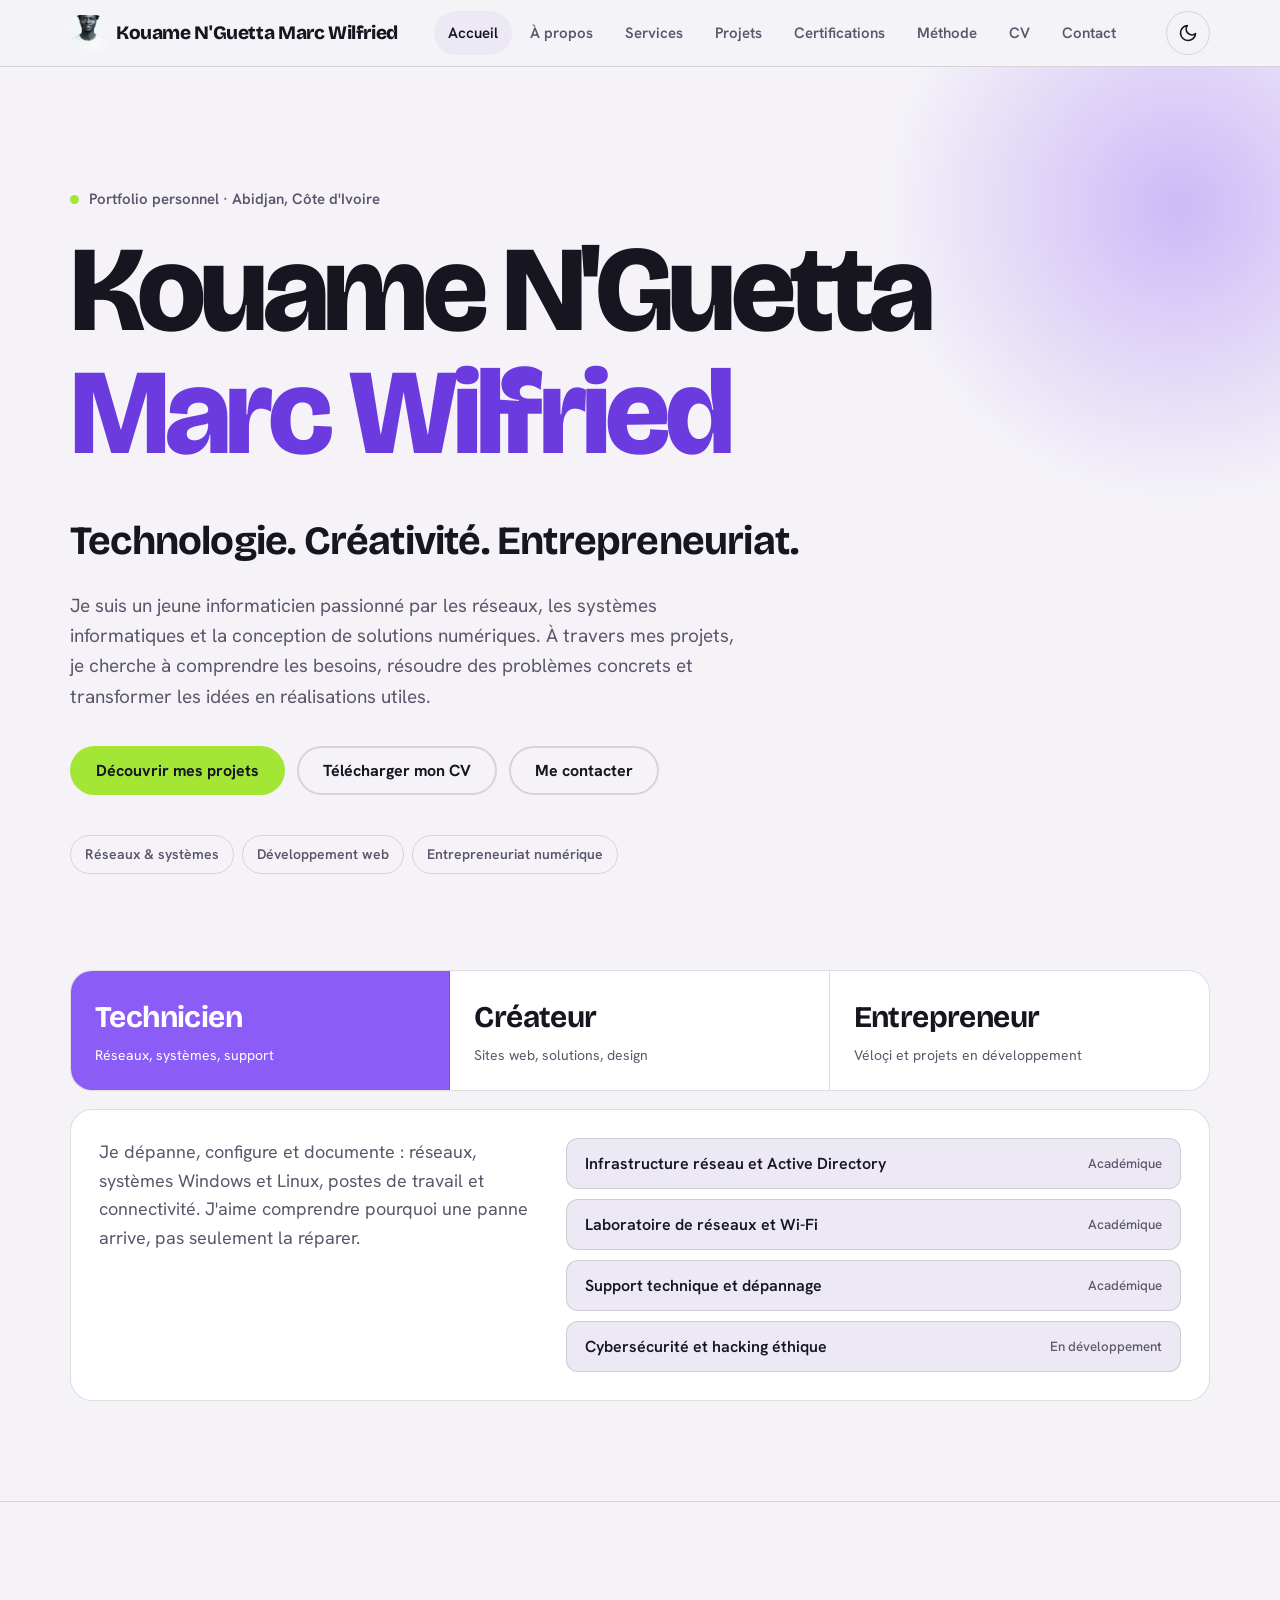
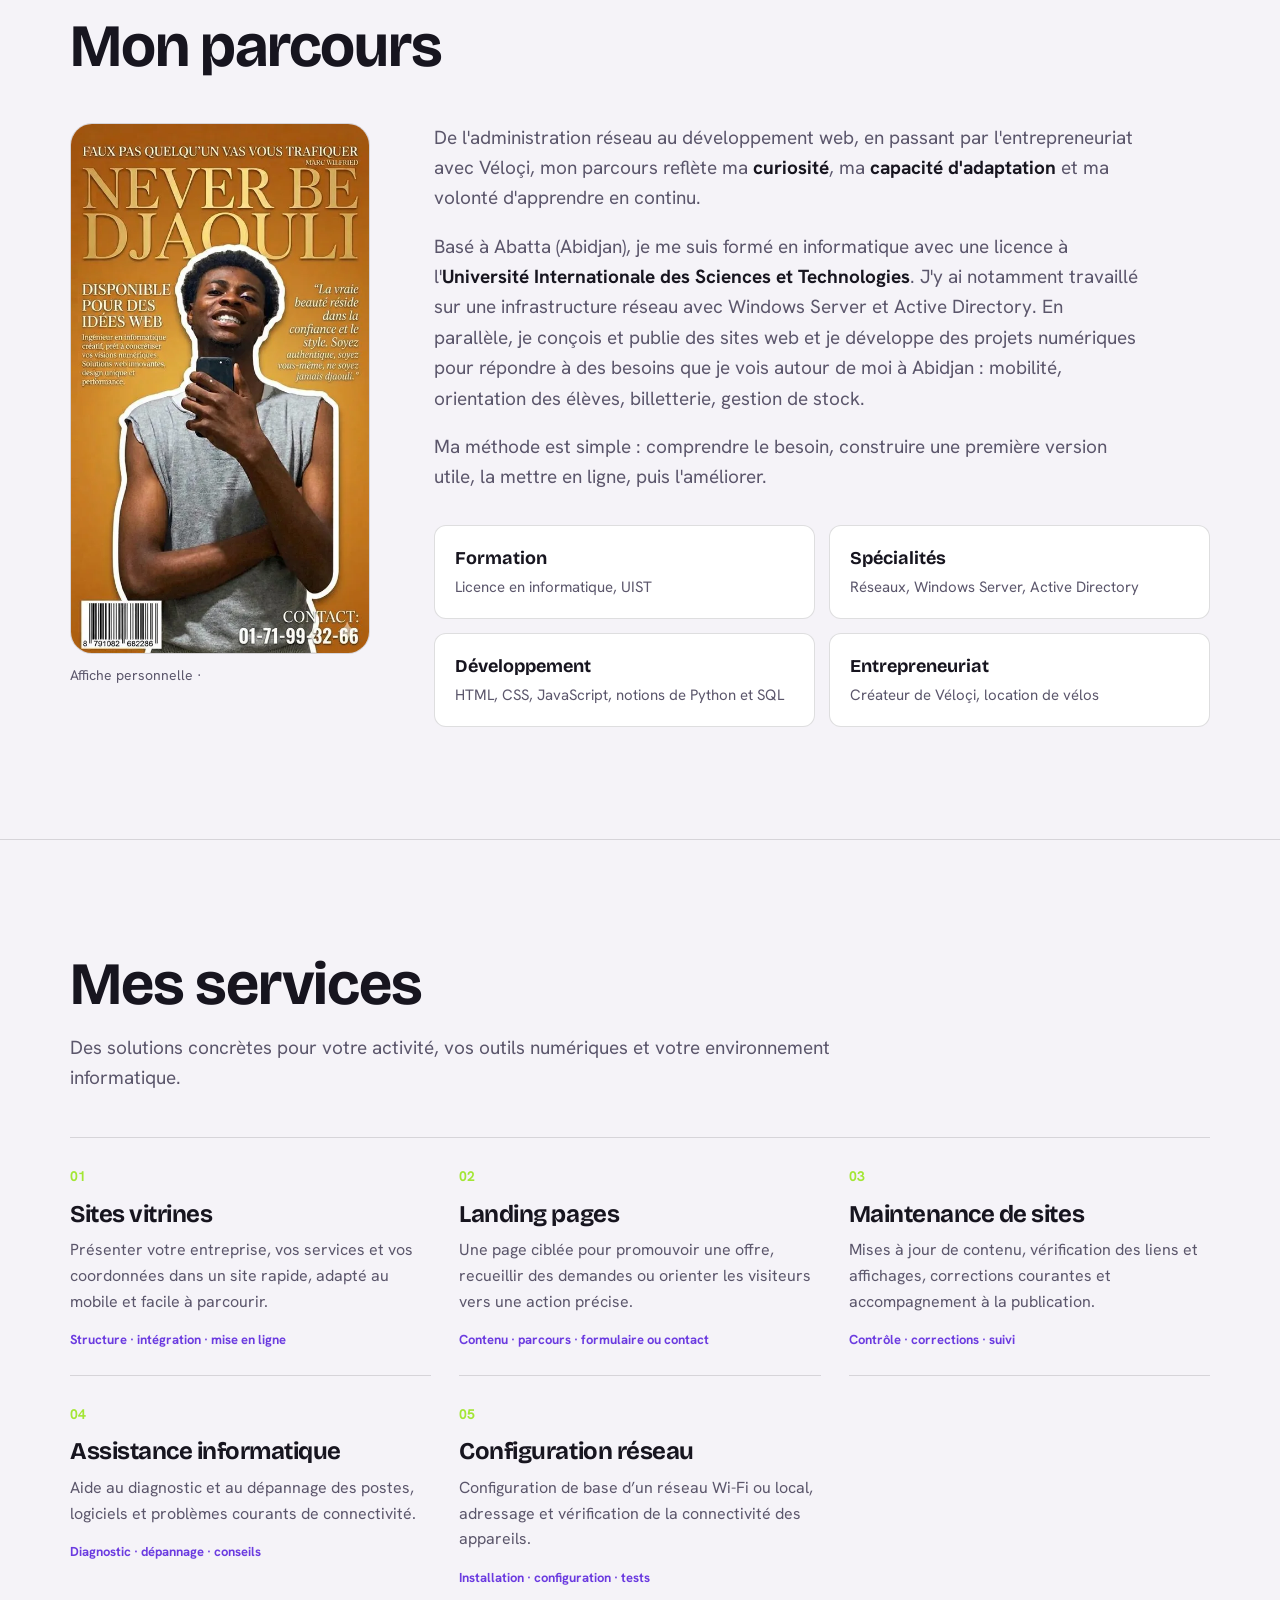
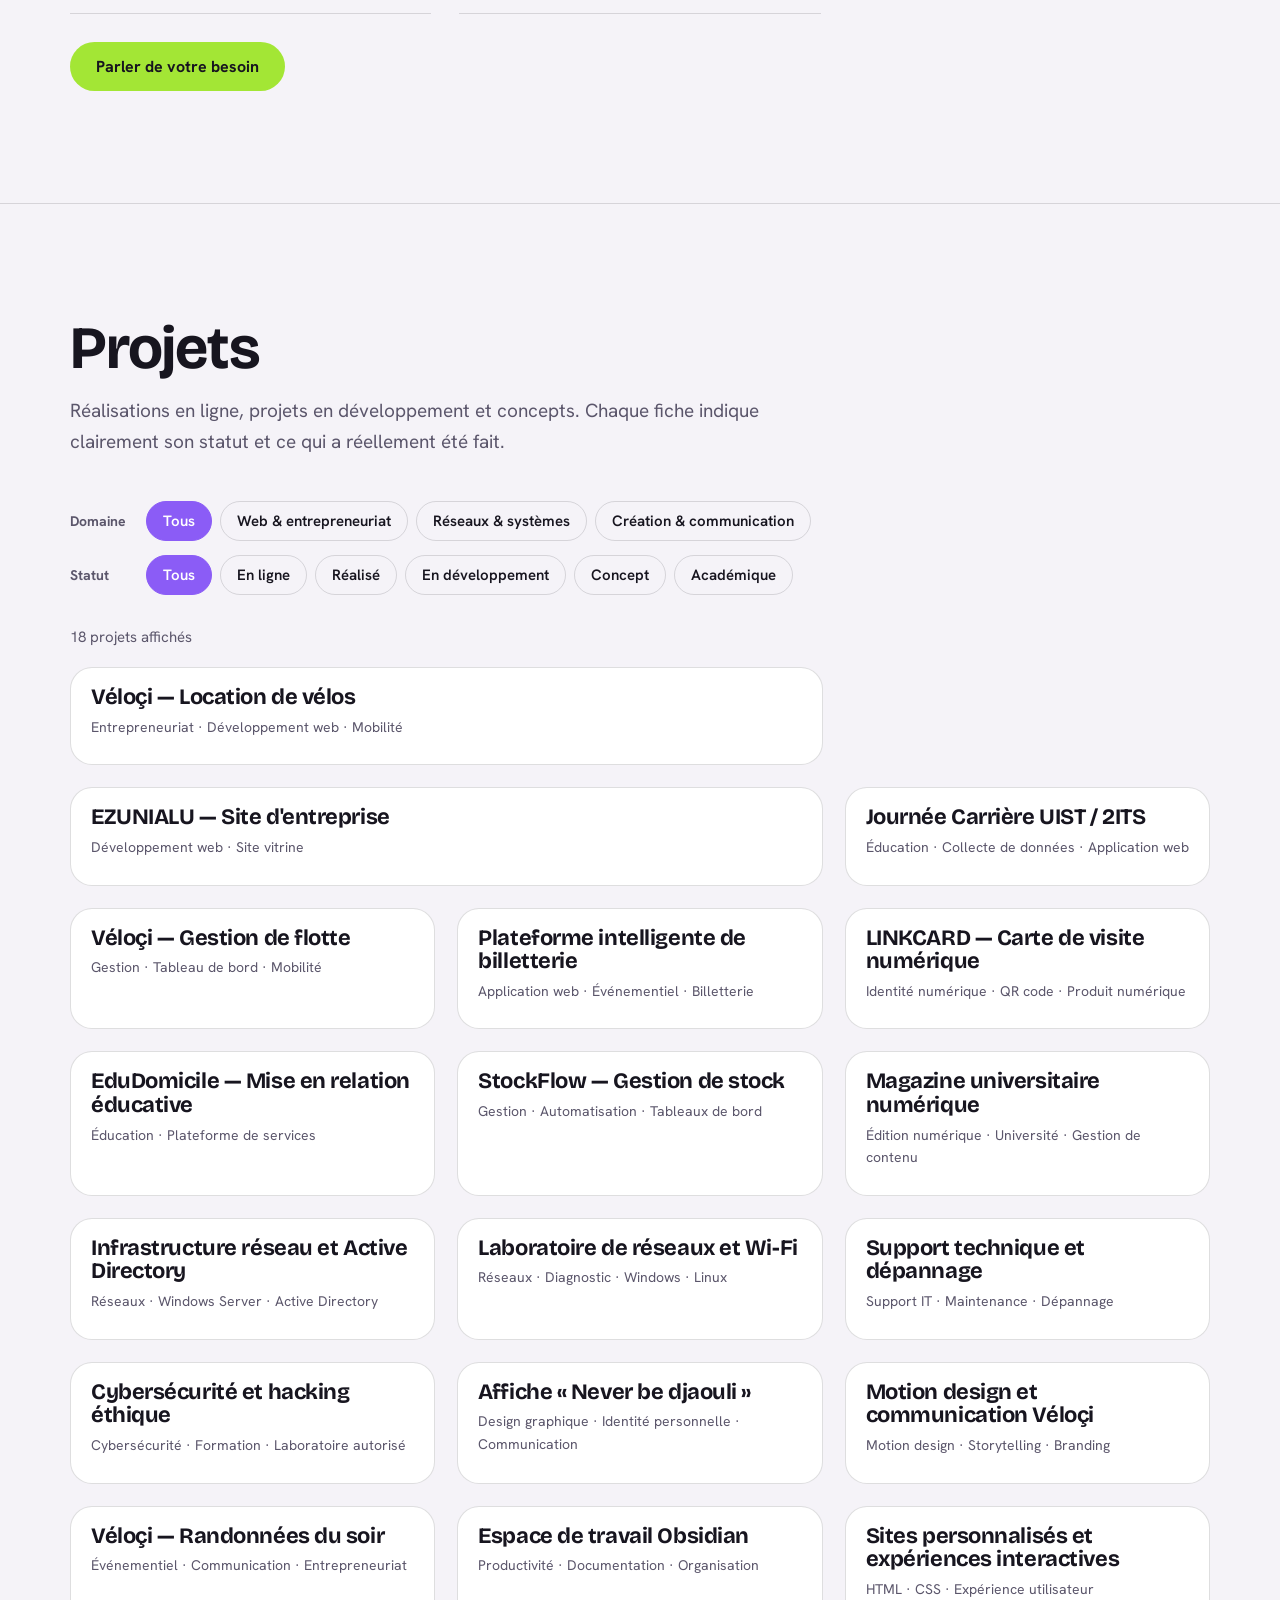
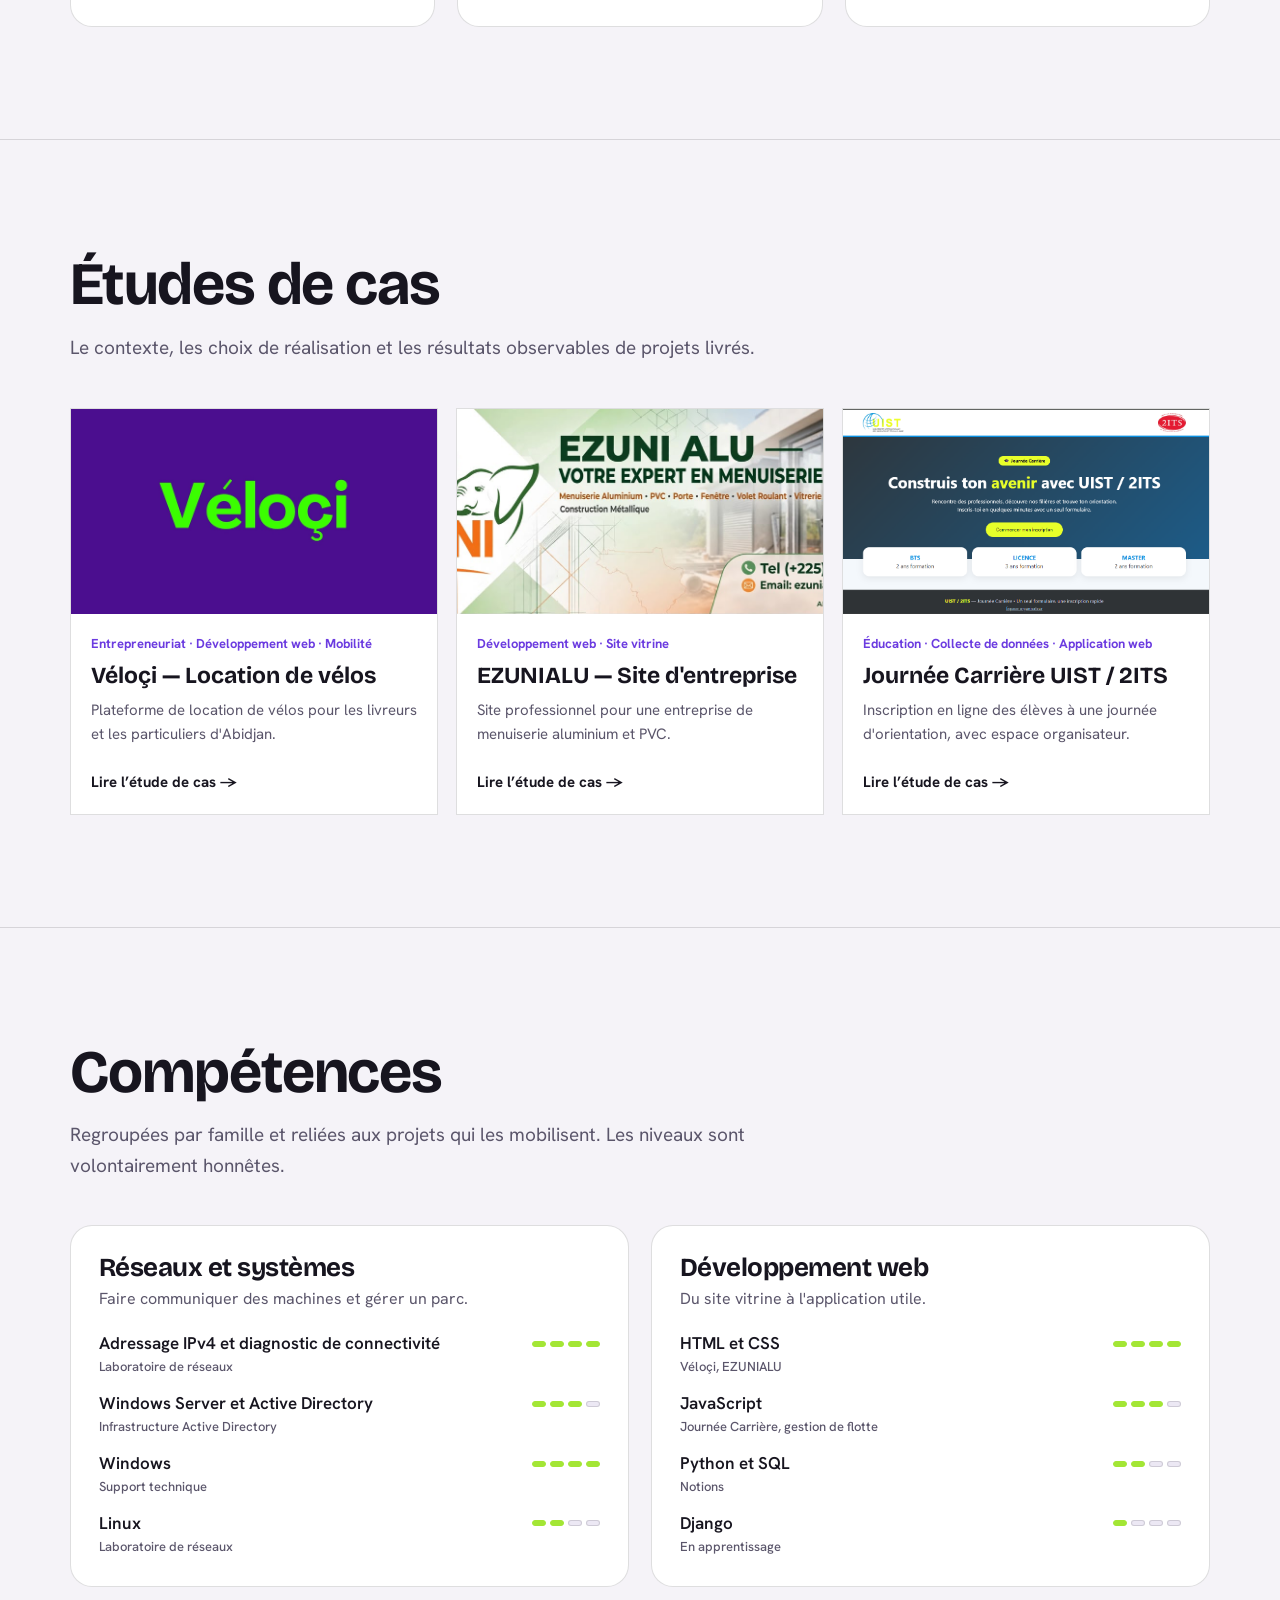
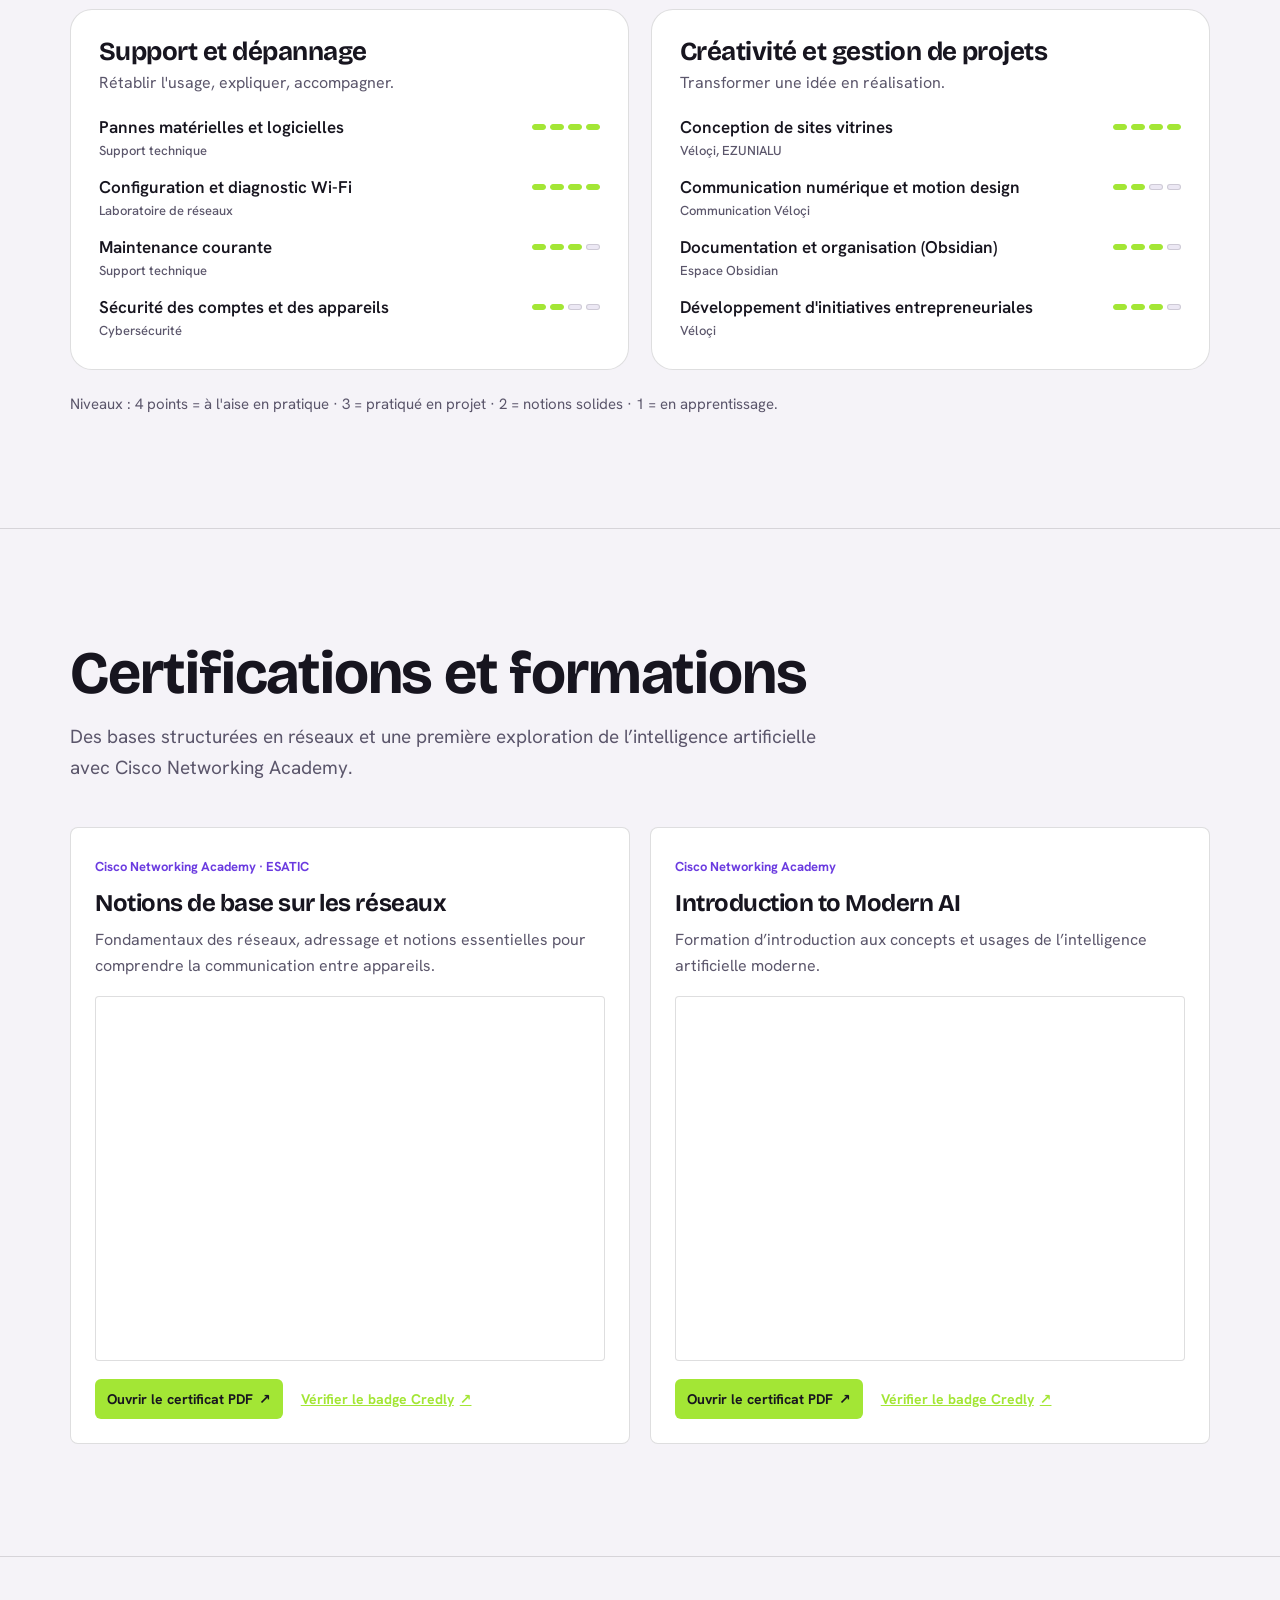
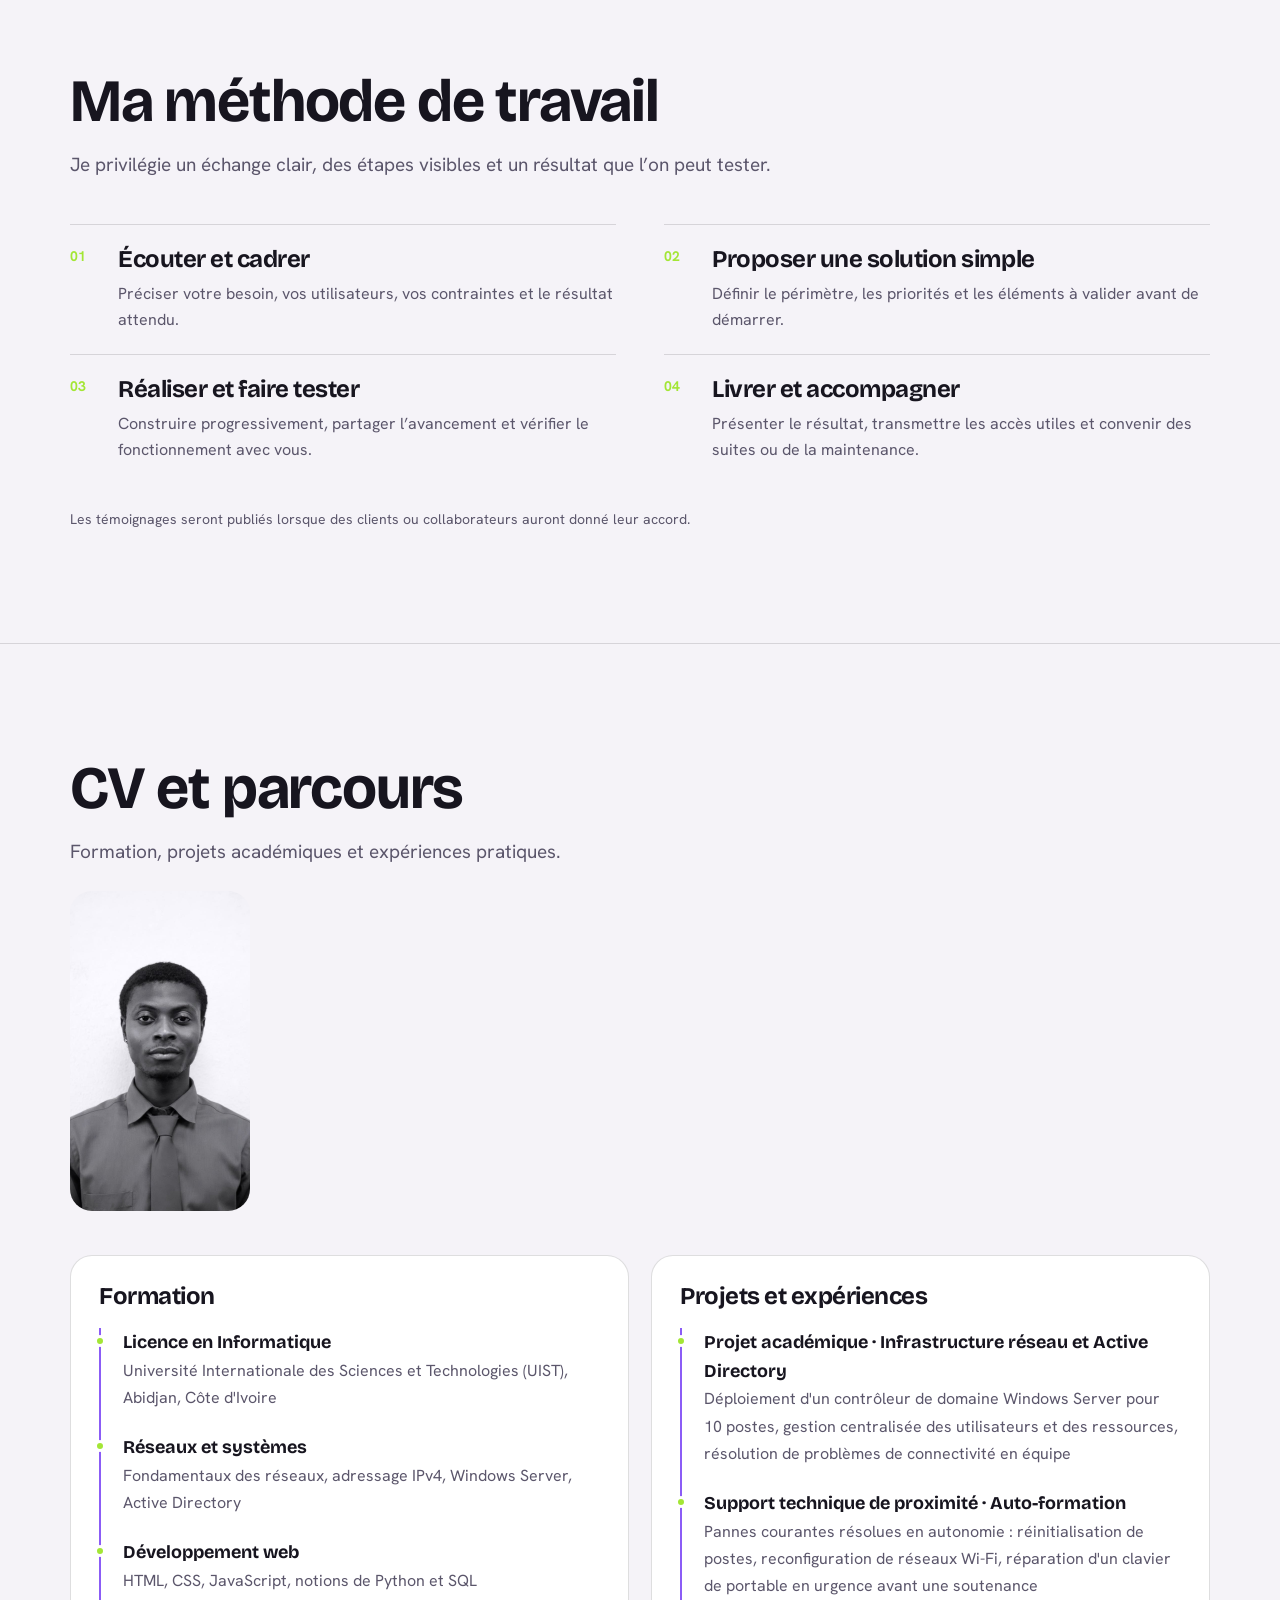
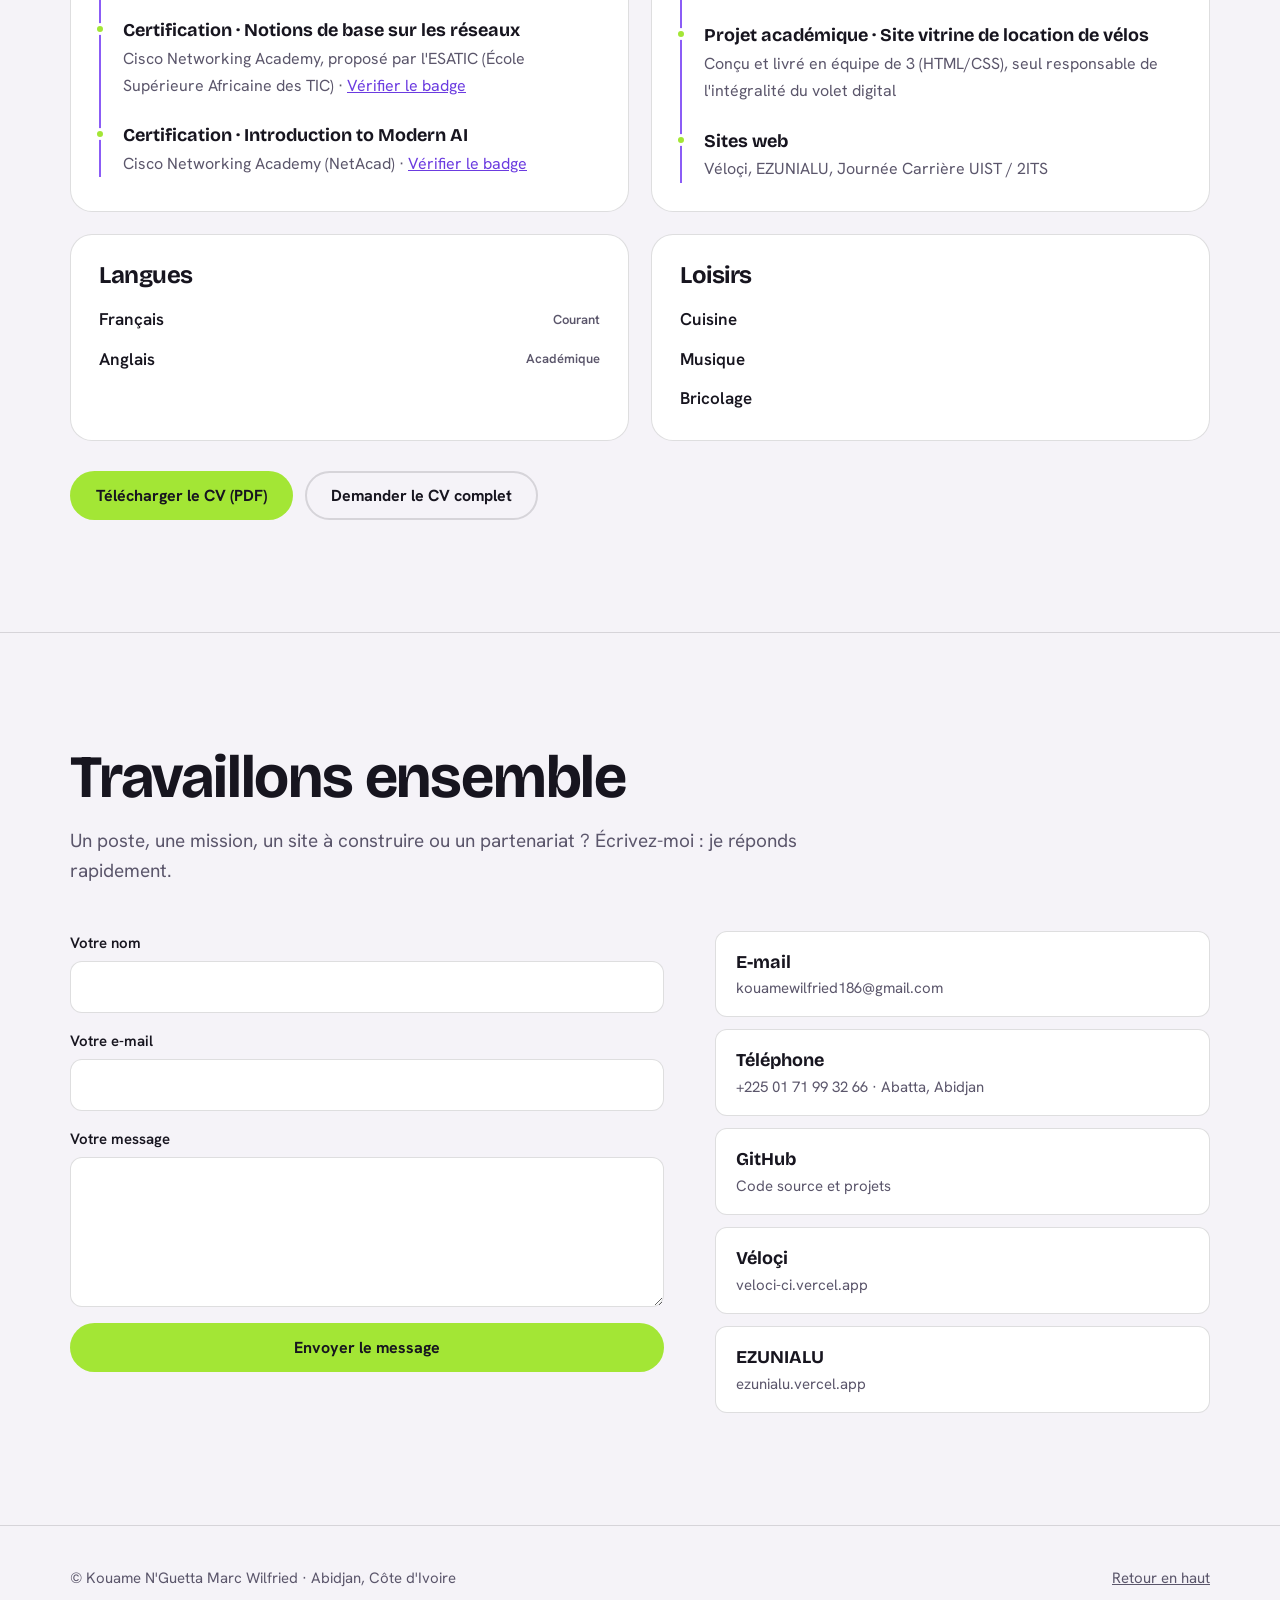
==== commit 3533e7e7: "Ajoute services et études de cas au portfolio" ====
--- a/index.html
+++ b/index.html
@@ -27,8 +27,10 @@
       <ul>
         <li><a href="#accueil">Accueil</a></li>
         <li><a href="#apropos">À propos</a></li>
+        <li><a href="#services">Services</a></li>
         <li><a href="#projets">Projets</a></li>
-        <li><a href="#competences">Compétences</a></li>
+        <li><a href="#certifications">Certifications</a></li>
+        <li><a href="#methode">Méthode</a></li>
         <li><a href="#cv">CV</a></li>
         <li><a href="#contact">Contact</a></li>
       </ul>
@@ -96,6 +98,24 @@
   </div>
 </section>
 
+<!-- SERVICES -->
+<section class="block" id="services">
+  <div class="wrap">
+    <div class="sec-head">
+      <h2>Mes services</h2>
+      <p>Des solutions concrètes pour votre activité, vos outils numériques et votre environnement informatique.</p>
+    </div>
+    <div class="service-grid">
+      <article class="service-item"><span class="service-index">01</span><h3>Sites vitrines</h3><p>Présenter votre entreprise, vos services et vos coordonnées dans un site rapide, adapté au mobile et facile à parcourir.</p><span class="service-scope">Structure · intégration · mise en ligne</span></article>
+      <article class="service-item"><span class="service-index">02</span><h3>Landing pages</h3><p>Une page ciblée pour promouvoir une offre, recueillir des demandes ou orienter les visiteurs vers une action précise.</p><span class="service-scope">Contenu · parcours · formulaire ou contact</span></article>
+      <article class="service-item"><span class="service-index">03</span><h3>Maintenance de sites</h3><p>Mises à jour de contenu, vérification des liens et affichages, corrections courantes et accompagnement à la publication.</p><span class="service-scope">Contrôle · corrections · suivi</span></article>
+      <article class="service-item"><span class="service-index">04</span><h3>Assistance informatique</h3><p>Aide au diagnostic et au dépannage des postes, logiciels et problèmes courants de connectivité.</p><span class="service-scope">Diagnostic · dépannage · conseils</span></article>
+      <article class="service-item"><span class="service-index">05</span><h3>Configuration réseau</h3><p>Configuration de base d’un réseau Wi-Fi ou local, adressage et vérification de la connectivité des appareils.</p><span class="service-scope">Installation · configuration · tests</span></article>
+    </div>
+    <a class="btn btn-primary service-cta" href="#contact">Parler de votre besoin</a>
+  </div>
+</section>
+
 <!-- PROJETS -->
 <section class="block" id="projets">
   <div class="wrap">
@@ -112,6 +132,17 @@
   </div>
 </section>
 
+<!-- ETUDES DE CAS -->
+<section class="block" id="etudes-de-cas">
+  <div class="wrap">
+    <div class="sec-head">
+      <h2>Études de cas</h2>
+      <p>Le contexte, les choix de réalisation et les résultats observables de projets livrés.</p>
+    </div>
+    <div class="case-study-grid" id="case-grid"></div>
+  </div>
+</section>
+
 <!-- COMPETENCES -->
 <section class="block" id="competences">
   <div class="wrap">
@@ -121,6 +152,55 @@
     </div>
     <div class="skills" id="skills"></div>
     <p class="legend">Niveaux : 4 points = à l'aise en pratique · 3 = pratiqué en projet · 2 = notions solides · 1 = en apprentissage.</p>
+  </div>
+</section>
+
+<!-- CERTIFICATIONS -->
+<section class="block" id="certifications">
+  <div class="wrap">
+    <div class="sec-head">
+      <h2>Certifications et formations</h2>
+      <p>Des bases structurées en réseaux et une première exploration de l’intelligence artificielle avec Cisco Networking Academy.</p>
+    </div>
+    <div class="credential-grid">
+      <article class="credential">
+        <span class="credential-provider">Cisco Networking Academy · ESATIC</span>
+        <h3>Notions de base sur les réseaux</h3>
+        <p>Fondamentaux des réseaux, adressage et notions essentielles pour comprendre la communication entre appareils.</p>
+        <iframe class="credential-preview" src="assets/documents/NetworkingBasicsUpdate20261014-21-pjny10.pdf#view=FitH&toolbar=0&navpanes=0" title="Certificat Cisco Networking Academy : Notions de base sur les réseaux"></iframe>
+        <div class="credential-actions">
+          <a class="credential-pdf" href="assets/documents/NetworkingBasicsUpdate20261014-21-pjny10.pdf" target="_blank" rel="noopener">Ouvrir le certificat PDF <span aria-hidden="true">↗</span></a>
+          <a href="https://www.credly.com/badges/1c99581a-4573-491b-9319-454107ef44ee" target="_blank" rel="noopener">Vérifier le badge Credly <span aria-hidden="true">↗</span></a>
+        </div>
+      </article>
+      <article class="credential">
+        <span class="credential-provider">Cisco Networking Academy</span>
+        <h3>Introduction to Modern AI</h3>
+        <p>Formation d’introduction aux concepts et usages de l’intelligence artificielle moderne.</p>
+        <iframe class="credential-preview" src="assets/documents/IntrotoModernAIUpdate20261014-21-ovp4x5.pdf#view=FitH&toolbar=0&navpanes=0" title="Certificat Cisco Networking Academy : Introduction to Modern AI"></iframe>
+        <div class="credential-actions">
+          <a class="credential-pdf" href="assets/documents/IntrotoModernAIUpdate20261014-21-ovp4x5.pdf" target="_blank" rel="noopener">Ouvrir le certificat PDF <span aria-hidden="true">↗</span></a>
+          <a href="https://www.credly.com/badges/653afcd4-1792-4a22-bfac-bd140b54f7b3/public_url" target="_blank" rel="noopener">Vérifier le badge Credly <span aria-hidden="true">↗</span></a>
+        </div>
+      </article>
+    </div>
+  </div>
+</section>
+
+<!-- METHODE -->
+<section class="block" id="methode">
+  <div class="wrap">
+    <div class="sec-head">
+      <h2>Ma méthode de travail</h2>
+      <p>Je privilégie un échange clair, des étapes visibles et un résultat que l’on peut tester.</p>
+    </div>
+    <ol class="method-list">
+      <li><span>01</span><div><h3>Écouter et cadrer</h3><p>Préciser votre besoin, vos utilisateurs, vos contraintes et le résultat attendu.</p></div></li>
+      <li><span>02</span><div><h3>Proposer une solution simple</h3><p>Définir le périmètre, les priorités et les éléments à valider avant de démarrer.</p></div></li>
+      <li><span>03</span><div><h3>Réaliser et faire tester</h3><p>Construire progressivement, partager l’avancement et vérifier le fonctionnement avec vous.</p></div></li>
+      <li><span>04</span><div><h3>Livrer et accompagner</h3><p>Présenter le résultat, transmettre les accès utiles et convenir des suites ou de la maintenance.</p></div></li>
+    </ol>
+    <p class="method-note">Les témoignages seront publiés lorsque des clients ou collaborateurs auront donné leur accord.</p>
   </div>
 </section>
 
@@ -142,7 +222,7 @@
           <li><b>Réseaux et systèmes</b><span>Fondamentaux des réseaux, adressage IPv4, Windows Server, Active Directory</span></li>
           <li><b>Développement web</b><span>HTML, CSS, JavaScript, notions de Python et SQL</span></li>
           <li><b>Certification · Notions de base sur les réseaux</b><span>Cisco Networking Academy, proposé par l'ESATIC (École Supérieure Africaine des TIC) · <a href="https://www.credly.com/badges/1c99581a-4573-491b-9319-454107ef44ee" target="_blank" rel="noopener" style="color:var(--violet-text)">Vérifier le badge</a></span></li>
-          <li><b>Certification · Introduction to Modern AI</b><span>Cisco Networking Academy (NetAcad)</span></li>
+          <li><b>Certification · Introduction to Modern AI</b><span>Cisco Networking Academy (NetAcad) · <a href="https://www.credly.com/badges/653afcd4-1792-4a22-bfac-bd140b54f7b3/public_url" target="_blank" rel="noopener" style="color:var(--violet-text)">Vérifier le badge</a></span></li>
         </ol>
       </div>
       <div class="cv-col">
--- a/style.css
+++ b/style.css
@@ -213,6 +213,63 @@
 footer { padding: 40px 0 56px; border-top: 1px solid var(--line); color: var(--muted); font-size: 15px; }
 footer .wrap { display: flex; flex-wrap: wrap; justify-content: space-between; gap: 12px; }
 
+/* services, credentials and working method */
+.service-grid { display: grid; grid-template-columns: repeat(3, 1fr); gap: 0 28px; border-top: 1px solid var(--line); }
+.service-item { position: relative; min-height: 210px; padding: 24px 0; border-bottom: 1px solid var(--line); }
+.service-index, .method-list > li > span { color: var(--lime); font: 700 14px var(--body); }
+.service-item h3, .credential h3, .method-list h3 { font-size: 24px; margin-top: 12px; }
+.service-item p, .credential p, .method-list p { color: var(--muted); font-size: 16px; margin-top: 10px; }
+.service-scope { display: block; margin-top: 16px; font-size: 13px; font-weight: 700; color: var(--violet-text); }
+.service-cta { margin-top: 28px; }
+.case-study-grid { display: grid; grid-template-columns: repeat(3, 1fr); gap: 18px; }
+.case-study { display: flex; flex-direction: column; min-width: 0; color: inherit; background: var(--surface); border: 1px solid var(--line); text-decoration: none; transition: transform .2s, border-color .2s; }
+.case-study:hover { transform: translateY(-4px); border-color: var(--lime); }
+.case-study > img { width: 100%; aspect-ratio: 16/9; object-fit: cover; background: var(--surface-2); }
+.case-study-copy { display: flex; flex: 1; flex-direction: column; align-items: flex-start; padding: 20px; gap: 8px; }
+.case-study-label, .credential-provider { color: var(--violet-text); font-size: 13px; font-weight: 700; }
+.case-study-copy strong { font: 700 23px/1.15 var(--display); }
+.case-study-copy > span:not(.case-study-label) { color: var(--muted); font-size: 15px; }
+.case-study-copy .case-study-link { margin-top: auto; padding-top: 16px; color: var(--text) !important; font-weight: 700; }
+.credential-grid { display: grid; grid-template-columns: repeat(2, minmax(0, 1fr)); gap: 20px; }
+.credential { min-width: 0; padding: 24px; border: 1px solid var(--line); border-radius: 8px; background: var(--surface); }
+.credential h3 { margin-top: 12px; }
+.credential-actions { display: flex; flex-wrap: wrap; align-items: center; gap: 10px 18px; margin-top: 18px; }
+.credential-actions a, .credential-note { display: inline-flex; align-items: center; gap: 6px; font-size: 14px; font-weight: 700; }
+.credential-actions a { color: var(--lime); }
+.credential-actions a.credential-pdf { padding: 9px 12px; border-radius: 6px; background: var(--lime); color: var(--on-lime); text-decoration: none; }
+.credential .credential-preview { display: block; width: 100%; height: auto; aspect-ratio: 1.4; margin-top: 18px; border: 1px solid var(--line); border-radius: 4px; background: #fff; }
+.credential-note { color: var(--muted); font-weight: 500; }
+.method-list { list-style: none; margin: 0; padding: 0; display: grid; grid-template-columns: repeat(2, 1fr); column-gap: 48px; }
+.method-list li { display: grid; grid-template-columns: 36px 1fr; gap: 12px; padding: 22px 0; border-top: 1px solid var(--line); }
+.method-list h3 { margin-top: 0; }
+.method-list p { margin-top: 8px; }
+.method-note { margin-top: 24px; color: var(--muted); font-size: 14px; }
+
+/* standalone case study page */
+.case-page { min-height: 100vh; }
+.case-nav { display: flex; align-items: center; justify-content: space-between; gap: 18px; min-height: 66px; }
+.case-nav a { text-decoration: none; font-weight: 700; }
+.case-back { color: var(--muted); }
+.case-hero { padding: 38px 0 0; }
+.case-breadcrumb { color: var(--muted); font-size: 14px; }
+.case-title { max-width: 900px; margin-top: 18px; font-size: clamp(38px, 7vw, 76px); }
+.case-summary { max-width: 720px; margin-top: 18px; color: var(--muted); font-size: 20px; }
+.case-hero-image { display: block; width: 100%; max-height: 540px; margin-top: 34px; object-fit: cover; background: var(--surface); }
+.case-content { display: grid; grid-template-columns: minmax(0, 1fr) 280px; gap: 56px; padding-top: 54px; padding-bottom: 90px; }
+.case-content-main { display: grid; gap: 34px; align-content: start; }
+.case-content h2 { font-size: 28px; }
+.case-content p, .case-content li { color: var(--muted); font-size: 17px; }
+.case-content section p { margin-top: 12px; }
+.case-content ul { margin: 12px 0 0; padding-left: 22px; }
+.case-aside { position: sticky; top: 92px; align-self: start; padding-top: 4px; }
+.case-aside h2 { margin-bottom: 16px; font-size: 20px; }
+.case-tech { display: flex; flex-wrap: wrap; gap: 8px; }
+.case-tech .tag { border-radius: 4px; }
+.case-error { padding: 80px 0; }
+.case-error h1 { font-size: 38px; }
+.case-error p { margin-top: 16px; color: var(--muted); }
+.case-error a { display: inline-block; margin-top: 24px; }
+
 .print-only { display: none; }
 .portrait-fig { margin: 0; max-width: 300px; }
 .portrait-fig figcaption { margin-top: 10px; font-size: 14px; color: var(--muted); }
@@ -221,9 +278,14 @@
 @media (max-width: 980px) {
   .grid { grid-template-columns: repeat(2, 1fr); }
   .card.featured { grid-column: span 2; }
+  .service-grid { grid-template-columns: repeat(2, 1fr); }
+  .case-study-grid { grid-template-columns: repeat(2, 1fr); }
+  .case-content { grid-template-columns: 1fr; gap: 32px; }
+  .case-aside { position: static; }
   .about-grid { grid-template-columns: 1fr; }
   .portrait { max-width: 260px; aspect-ratio: 1; }
   .facet-panel, .contact-grid, .cv-grid, .skills { grid-template-columns: 1fr; }
+  .credential-grid { grid-template-columns: 1fr; }
 }
 @media (max-width: 860px) {
   .menu-btn { display: grid; }
@@ -234,6 +296,12 @@
 }
 @media (max-width: 620px) {
   body { font-size: 16px; }
+  .service-grid, .case-study-grid, .credential-grid, .method-list { grid-template-columns: 1fr; }
+  .service-item { min-height: 0; }
+  .case-nav { align-items: flex-start; padding: 12px 0; }
+  .case-nav .logo { font-size: 15px; }
+  .case-hero-image { aspect-ratio: 4/3; }
+  .case-content { padding-top: 36px; }
   .grid { grid-template-columns: 1fr; }
   .card.featured { grid-column: auto; }
   .card.featured .cover { aspect-ratio: 16/9; }
